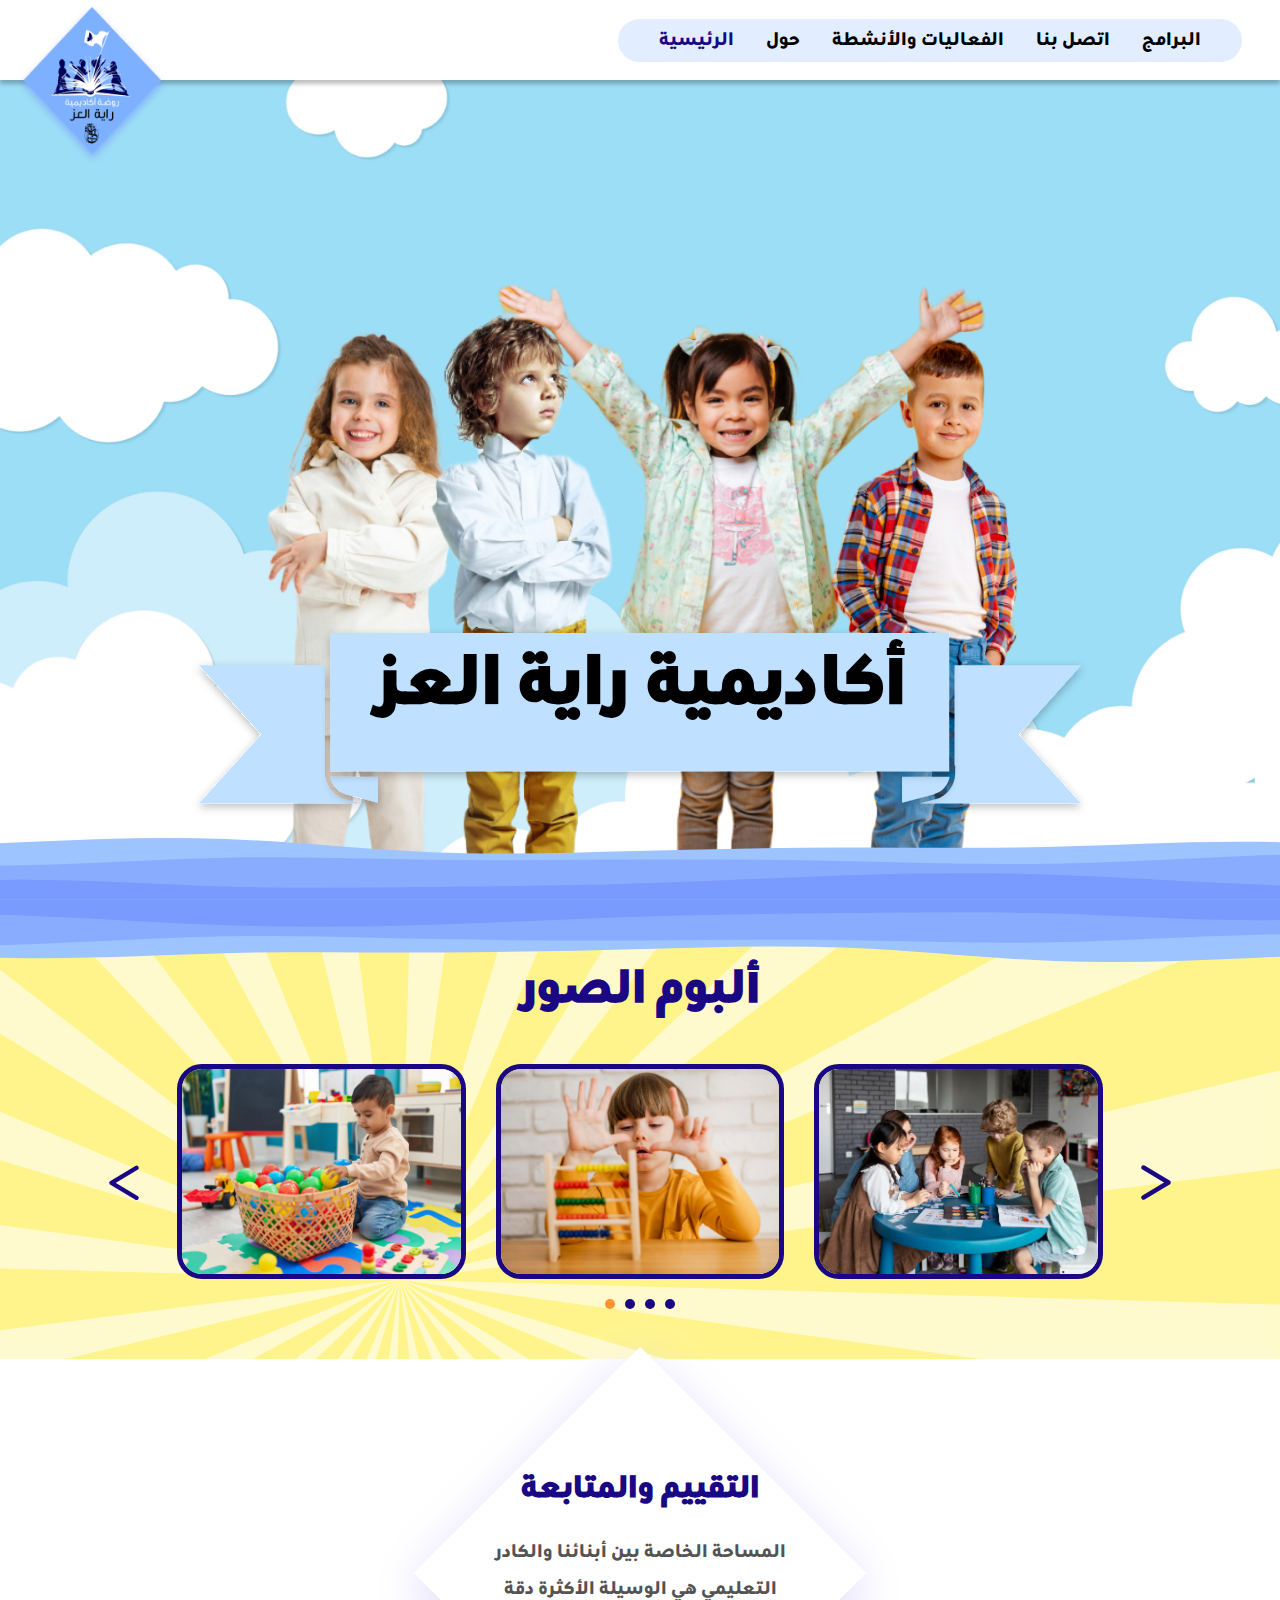
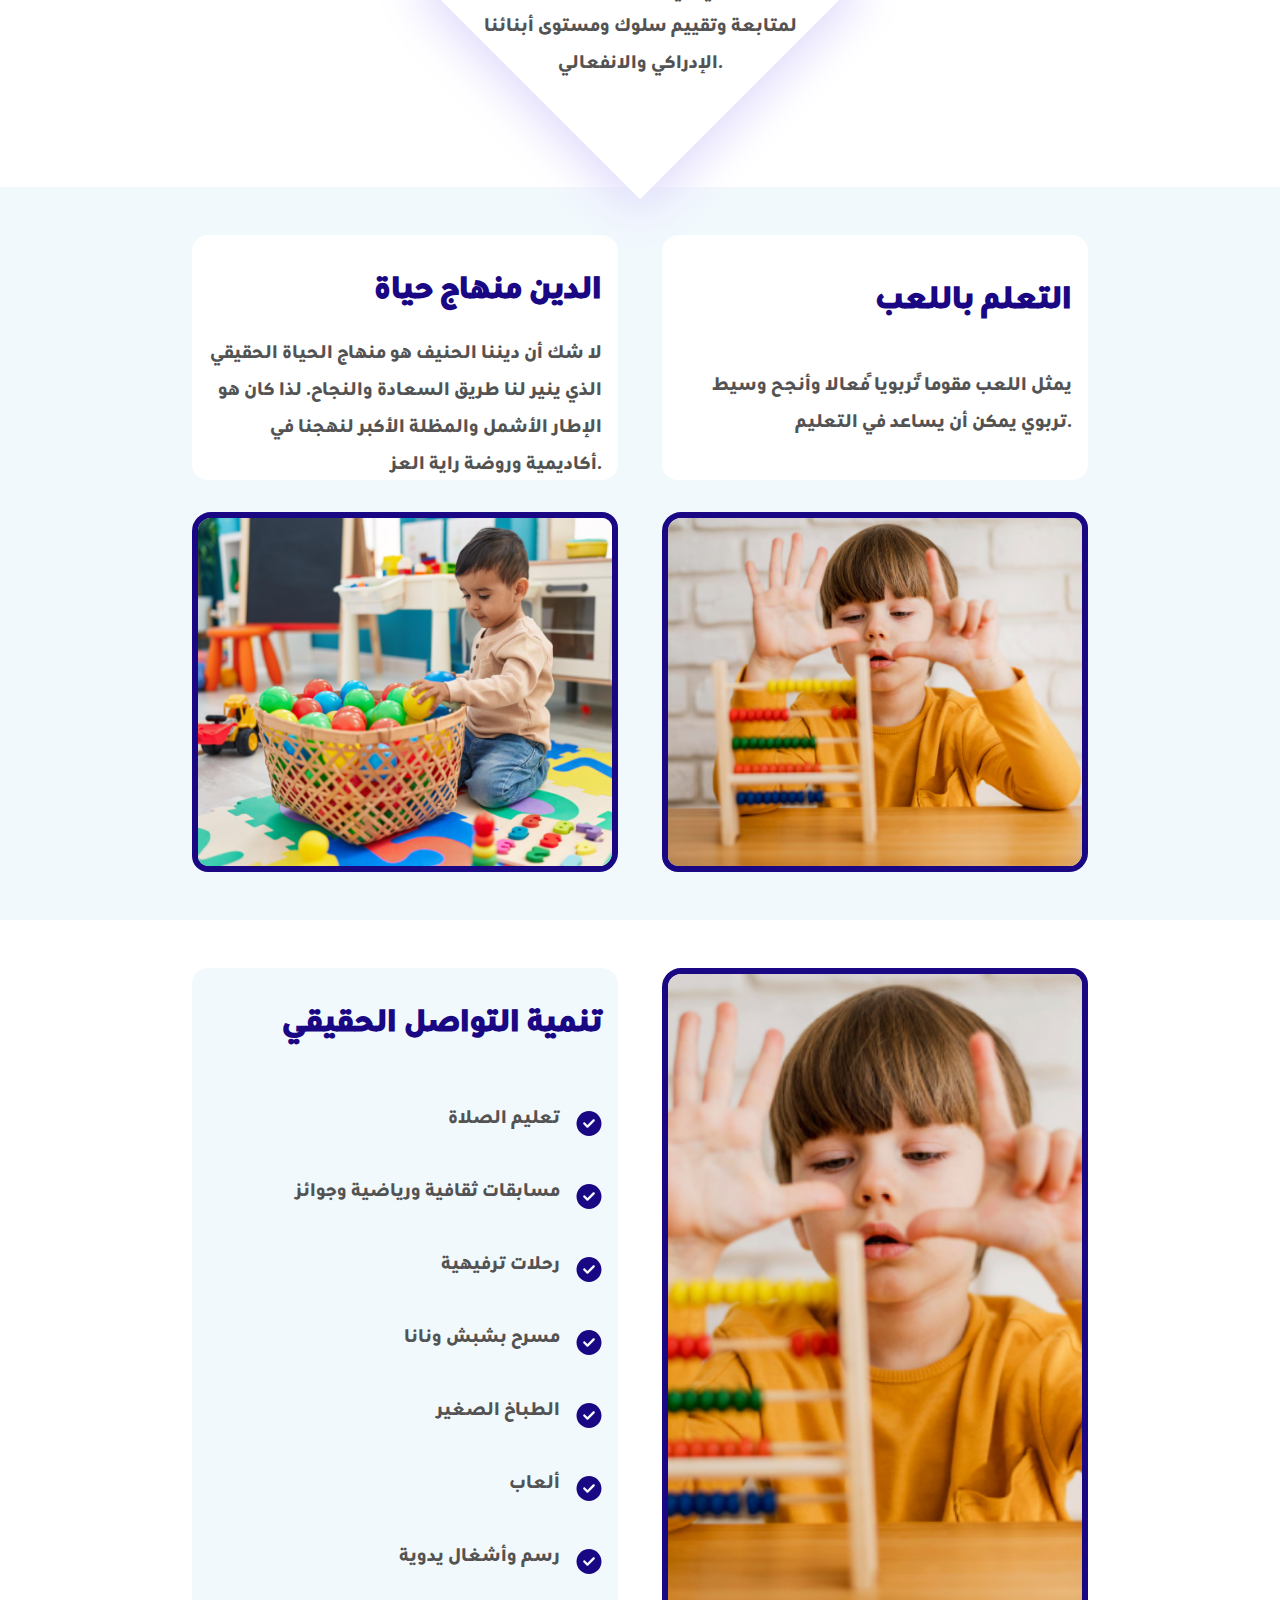
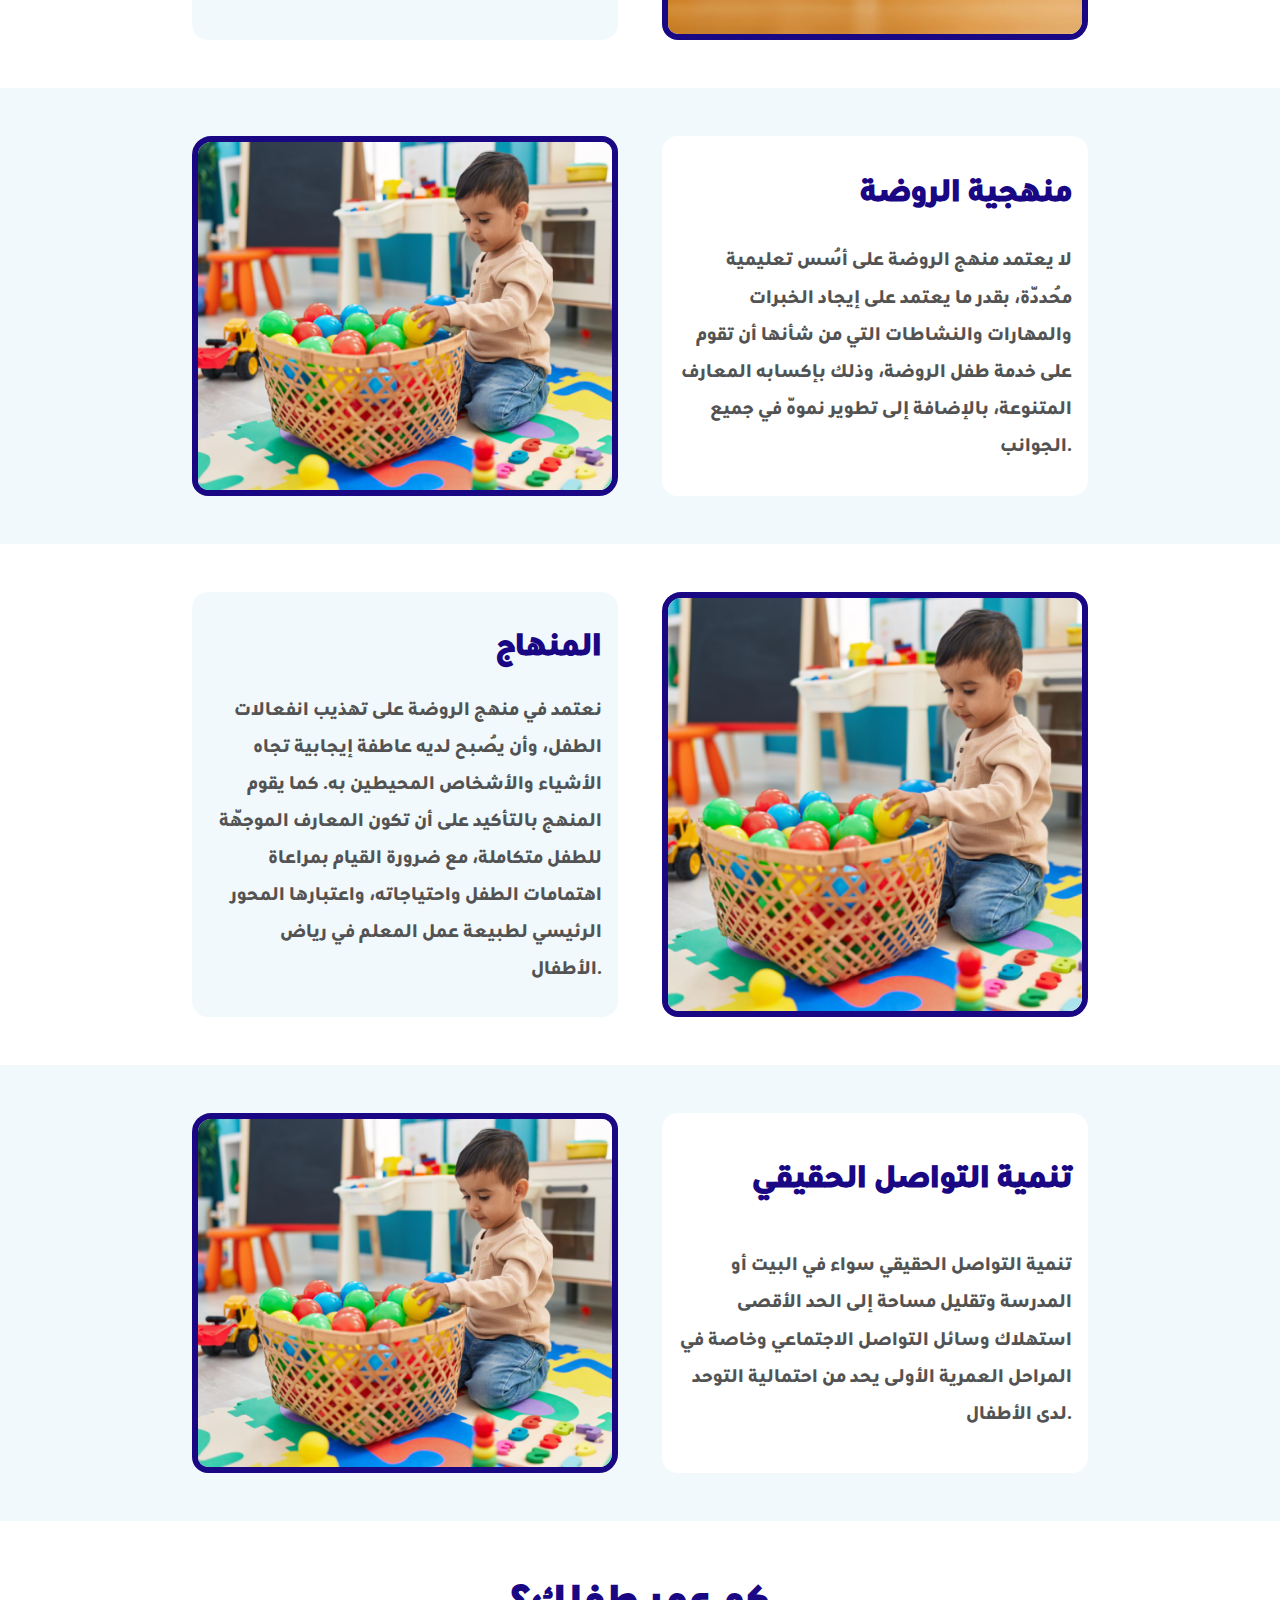
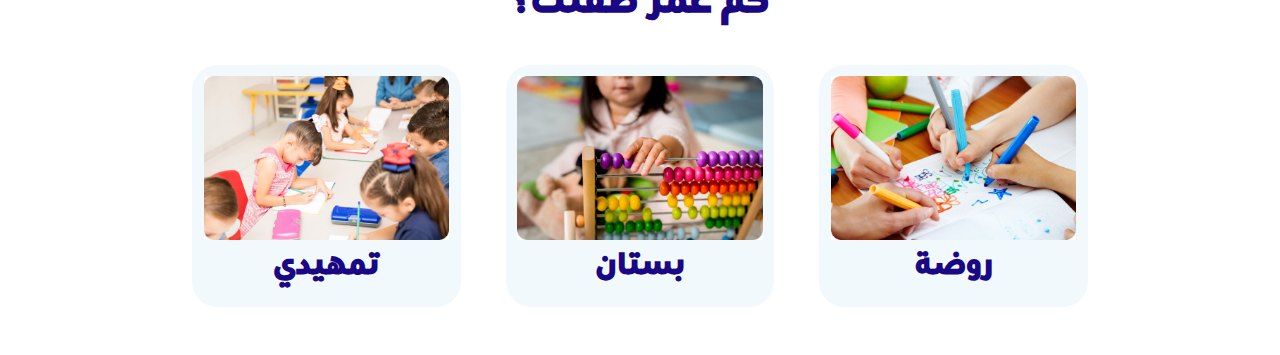
==== index.html @ 67518d8f "Add files via upload" ====
<!DOCTYPE html>
<html lang="en">
<head>
    <meta charset="UTF-8">
    <meta name="viewport" content="width=device-width, initial-scale=1.0, minimum-scale=1">
    <title>أكاديمية راية العز</title>
    <link rel="stylesheet" href="styles/style.css">

</head>
<body>
  

    <nav>
        <img src="images/logo.png" alt="logo" class="logo">

        <ul class="pages">
            <a href="#" class="page-link active-page">الرئيسية</a>
            <a href="#" class="page-link">حول</a>
            <a href="#" class="page-link">الفعاليات والأنشطة</a>
            <a href="#" class="page-link">اتصل بنا</a>
            <a href="#" class="page-link">البرامج</a>
        </ul>
        <button class="menu-btn">
          <img src="images//misc/menu.svg" alt="hamburger menu">
        </button>
    </nav>

    <header class="hero">
        <div class="hero-title-area">
            <img src="./images/misc/Kids.png" alt="kids" class="kids">

            <div class="hero-banner-area">
                <div>
                    <h1 class="hero-title">أكاديمية راية العز</h1>
                    <img src="./images//misc/banner.svg" alt="banner" class="banner">
                </div>

            </div>
        </div>

        <img src="images/misc/Wave.svg" class="wave">
    </header>

    <section class="gallery">
        <img src="images/misc/Wave.svg" class="wave upsidedown">
        <div class="sunrays"></div>

        <h1>ألبوم الصور</h1>

        <div class="carousel-area">
          <div class="carousel-container">
            <div class="carousel">
              <div class="slide">
                <img src="./images/photos/image1.png" alt="Image 1">
              </div>
              <div class="slide">
                <img src="./images/photos/image2.png" alt="Image 2">
              </div>
              <div class="slide">
                <img src="./images/photos/image3.png" alt="Image 3">
              </div>
              <div class="slide">
                <img src="./images/photos/image1.png" alt="Image 4">
              </div>
              <div class="slide">
                <img src="./images/photos/image2.png" alt="Image 2">
              </div>
              <div class="slide">
                <img src="./images/photos/image3.png" alt="Image 3">
              </div>
              <!-- Add more slide elements as needed -->
            </div>
          </div>
          <ul class="dot-indicator">
            <li class="active"></li>
            <li></li>
            <li></li>
            <li></li>
            <li class="hidden"></li>
            <li class="hidden"></li>
            <!-- Add more li elements as needed -->
          </ul>

          <button class="prev-button arrow prev"><img src="./images/misc/arrow left.svg" alt="back"></button>
          <button class="next-button arrow next"><img src="./images/misc/arrow right.svg" alt="next"></button>
        </div>
    </section>

    <main class="main">
      <section class="layout1">
        <div class="diamond content">
          <div>
            <h2>التقييم والمتابعة</h2>
            <p>المساحة الخاصة بين أبنائنا والكادر التعليمي هي الوسيلة الأكثرة دقة لمتابعة وتقيم سلوك ومستوى أبنائنا الإدراكي والانفعالي</p>
          </div>
        </div>
      </section>
      <section class="layout2 v2">
        
        <div class="text content">
          <h2>الدين منهاج حياة</h2>
          <p>لا شك أن ديننا الحنيف هو منهاج الحياة الحقيقي الذي ينير لنا طريق السعادة والنجاح. لذا كان هو الإطار الأشمل والمظلة الأكبر لنهجنا في أكاديمية وروضة راية العز.</p>
        </div>
        <img class="image" src="images/photos/image4.jpg">
    
        <div class="text content">
          <h2>التعلم باللعب</h2>
          <p>يمثل اللعب مقوماً تربوياً فعالا وأنجح وسيط تربوي يمكن أن يساعد في التعليم</p>
        </div>
        <img class="image" src="images/photos/image1.png">
      </section>
    
      <section class="layout3">
        <div class="text content">
          <h2>منهجية الروضة</h2>
          <p>لا يعتمد منهج الروضة على أُسس تعليمية مُحدّدة، بقدر ما يعتمد على إيجاد الخبرات والمهارات والنشاطات التي من شأنها أن تقوم على خدمة طفل الروضة، وذلك بإكسابه المعارف المتنوعة، بالإضافة إلى تطوير نموّه في جميع الجوانب</p>
        </div>
        <div class="image">
          <img src="images/photos/image2.png">
        </div>
      </section>
      <section class="layout4 v2">
        <div class="text content">
          <h2>المنهاج</h2>
          <p>نعتمد في منهج الروضة على تهذيب انفعالات الطفل، وأن يُصبح لديه عاطفة إيجابية تجاه الأشياء والأشخاص المحيطين به. كما يقوم المنهج بالتأكيد على أن تكون المعارف الموجّهة للطفل متكاملة، مع ضرورة القيام بمراعاة اهتمامات الطفل واحتياجاته، واعتبارها المحور الرئيسي لطبيعة عمل المعلم في رياض الأطفال</p>
        </div>
        <div class="image">
          <img src="images/photos/image3.png">
        </div>
      </section>
      <section class="layout3">
        <div class="text content">
          <h2>تنمية التواصل الحقيقي</h2>
          <p>تنمية التواصل الحقيقي سواء في البيت أو المدرسة وتقليل مساحة إلى الحد الأقصى  استهلاك وسائل التواصل الاجتماعي وخاصة في المراحل العمرية الأولى يحد من احتمالية التوحد لدى الأطفال.</p>
        </div>
        <div class="image">
          <img src="images/photos/image5.jpg">
        </div>
      </section>
    </main>

  <section class="layout5">
    <h1>كم عمر طفلك؟</h1>

    <div class="cards">
        <div class="card content">
            <img src="images/photos/image6.jpg">
            <h2>تمهيدي</h2>
        </div>
        <div class="card content">
            <img src="images/photos/image7.jpg">
            <h2>بستان</h2>
        </div>
        <div class="card content">
            <img src="images/photos/image8.jpg">
            <h2>روضة</h2>
        </div>
    </div>
  </section>
	  
  <script src="Menu.js"></script>
    <script src="home.js"></script>
</body>
</html>
---- styles/style.css ----
:root{
    --blue: #190784;
    --light-blue: #F2F9FD;

    --section-padding: 3rem 15%;

}
@font-face {
    font-family: arabic-heavy;
    src: url("../fonts/URW-Heavy.ttf");
}
@font-face {
    font-family: arabic-regular;
    src: url("../fonts/URW-Regular.ttf");
}

body{
    margin: 0;

}
*{
    box-sizing: border-box;
    font-family: 'arabic-heavy';
    text-align: right;
}


.wave{
    position: absolute;
    bottom: -1px;
    left: 0;
    width: 100%;
    height: 7vh;
    object-fit: cover;
}
.upsidedown{
    transform: rotate(180deg);
    top: -1px;
}
.text{
    border-radius: 1rem;
    display: flex;
    flex-direction: column;
    justify-content: space-around;
    padding: 1.8rem 1rem;
    gap: 1rem;

    min-height: 40vh;
}
.text > *{
    margin: 0;
}
.image{
    border-radius: 1.2rem 1rem;
    border: 6px solid #190784;
    object-fit: cover;
}

/* typography */

h1{
    color: var(--blue);
    font-size: 3rem;
    margin-top: 0;
}
h2{
    color: var(--blue);
    font-size: 2.25rem;
}
p, li > span{
    line-height: 193%;
    color: #535353;
    font-size: 1.375rem;
}

/* Navigation bar */

    nav{
        position: absolute;
        display: flex;
        align-items: center;
        justify-content: right;

        width: 100%;
        height: 5rem;
        padding: 0 3%;

        background: white;
        box-shadow: 0px 4px 4px 0px rgba(0, 0, 0, 0.25);

        z-index: 10;
    }
    .pages{
        display: flex;
        justify-content: space-between;
        gap: 2rem;

        width: fit-content;

        margin: 0;
        padding: 5px 41px;

        background: rgba(49, 130, 255, 0.14);
        border-radius: 100px;
        list-style: none;
    }
    .page-link{
        font-size: 1.2rem;
        text-decoration: none;
        color: black;
    }

    .logo{
        position: absolute;
        left: 0;
        top: 0;

        width: 11.5rem;
        aspect-ratio: 1/1;
    }


    .active-page{
        color: var(--blue);
    }

    .menu-btn{
        padding: 0;
        border: none;
        background: none;

        width: 35px;
        display: none;
    }
    .menu-btn > img{
        width: 100%;
    }

/* / Navigation bar */

/* Hero */

.hero{
    position: relative;
    display: flex;
    justify-content: center;
    align-items: end;

    width: 100%;
    height: 100vh;

    background: url(../images/misc/sky.png);

    background-size: cover;
}

.hero-title-area{
    position: relative;
    display: flex;
    justify-content: center;

    width: 100%;

    object-position: bottom;
    object-fit: cover;
}
.kids{
    width: 125vh;
}


.hero-banner-area{
    position: absolute;
    left: 50%;
    bottom: 10%;
    transform: translateX(-50%);
}
.hero-banner-area > div{
    position: relative;
    width: fit-content;
    display: flex;
    justify-content: center;
    align-items: center;
}
.banner{
    width: 100vh;
}
.hero-title{
    position: absolute;
    left: 50%;
    bottom: 30%;

    transform: translate(-50%, 30%);
    z-index: 6;

    color: black;
    font-size: 8vh;
    text-align: center;
    width: 80%;
}

/* end of hero */

/* gallery */

.gallery{
    position: relative;
    padding-top: 5vh;
    
    display: flex;
    flex-direction: column;
    align-items: center;

    background: #FFF48C;

    padding: 50px;
    
}

.carousel-area{
    position: relative;
    width: 90%;
    display: flex;
    justify-content: center;
    align-items: center;
    flex-direction: column;

    gap: 20px;
}

.carousel-container {
    position: relative;
    width: 90%;
    overflow: hidden;
}
  
.carousel {
    display: flex;
    transition: transform 0.5s ease-in-out;
}
  
.slide {
    flex: 0 0 33.33%; /* Adjust to control the number of images shown at once */
    max-width: 33.33%; /* Adjust to control the number of images shown at once */
    padding: 0 15px;

}
  
.slide img {
    width: 100%;
    height: 100%;
    object-fit: cover;

    border-radius: 25px;
    border: 5px solid var(--blue);
}
  
.dot-indicator {
    display: flex;
    list-style-type: none;
    padding: 0;
    margin: 0;
}
  
.dot-indicator li {
    width: 10px;
    height: 10px;
    border-radius: 50%;
    background-color: var(--blue);
    margin: 0 5px;
    cursor: pointer;
}
  
.dot-indicator li.active {
    background-color: #FF922E;
}

.arrow{
    background: none;
    border: none;
    padding: 0;
    cursor: pointer;
    position: absolute;

    z-index: 6;
    top: 50%;
    transform: translateY(-50%);

}
.arrow > img{
    transition: 0.2s ease;
    width: 30px;
}
.prev{
    left: 0;
}
.next{
    right: 0;
}

.gallery > *{
    z-index: 2;
}

.sunrays{
    background-image: url(../images/misc/sun-rays.svg);
    background-repeat: no-repeat;
    background-size: cover;
    opacity: 0.57;
    background-position-y: -100px;


    width: 100%;
    height: 100%;
    position: absolute;
    top: 0;
    left: 0;
    z-index: 1;
}

/* end of gallery */

/* LAYOUT 1 */

.layout1{
    display: flex;
    justify-content: center;
    padding: 6vh 0;
}
.diamond{
    background: #FFF;
    box-shadow: 10px 11px 50px 0px #DED9FC;
    aspect-ratio: 1/1;
    width: 25%;
    transform: rotate(45deg);
    display: flex;
    flex-direction: column;
    justify-content: center;
    align-items: center;

    
}
.diamond > div{
    transform: rotate(-45deg);
    display: flex;
    justify-content: space-around;
    align-items: center;
    flex-direction: column;

    width: 100%;
}

.diamond > div > *{
    text-align: center;
    width: 100%;
    margin: 0.5rem 0;
}

/* LAYOUT 2 */

.layout2{
    background: white;
    justify-content: space-between;

    gap: 5%;
    padding: var(--section-padding);
    display: grid;
    grid-template-columns: 1fr 1fr;
    grid-template-rows: 1fr;
}
.group{
    display: flex;
    flex-direction: column;

    flex: 1;
    gap: 2rem;
}
.layout2 .text{
    background: var(--light-blue);

    grid-row: 1;
    min-height: 0;
}
.layout2 .text > *{
    margin: 0;
}
.layout2 .image{
    height: 40vh;
    width: 100%;
    grid-row: 2;
}

/* LAYOUT 3 and 4 and 6 */

.layout3, .layout4, .layout6{
    display: grid;
    grid-template-columns: 1fr 1fr;
    grid-template-rows: min-content;
    gap: 5%;
    padding: var(--section-padding);
}
.layout3 > *, .layout4 > *, .layout6 > *{
    flex: 1;
}

.layout3 .image, .layout4 .image, .layout6 .image{
    position: relative;
    height: 100%;
    grid-row: 1;
    overflow: hidden;
}
.layout3 .image > img, .layout4 .image > img, .layout6 .image > img{
    position: absolute;
    top: 0;
    left: 0;
    width: 100%;
    height: 100%;
    object-fit: cover;
}

.layout3 .text, .layout4 .text, .layout6 .text{
    background: var(--light-blue);
    grid-column: 1;
    height: fit-content;
    grid-row: 1;
}

.layout3 .image {
    grid-column: 1;
}

.layout3 .text{
    grid-column: 2;
}

/* LAYOUT 4 */


.layout4 .image {
    grid-column: 2;
}

.layout4 .text{
    grid-column: 1;
}

/* LAYOUT 5 */

.layout5{
    display: flex;
    flex-direction: column;
    align-items: center;

    padding: var(--section-padding);
    background: white;
}
.layout5 > h1{
    font-size: 2.5rem;
}
.cards{
    display: flex;
    justify-content: space-between;
    gap: 5%;
    width: 100%;
}
.card{
    display: flex;
    flex-direction: column;
    align-items: center;
    gap: 0.5%;

    background: var(--light-blue);
    border-radius: 25px;

    padding: 1.3%;
    cursor: pointer;
}
.card > h2{
    margin: 0;
}
.card img{
    width: 100%;
}

.v2{
    background: var(--light-blue);
}
.v2 .content{
    background: white;
}

/* LAYOUT 6 */


.layout6 .image {
    grid-column: 2;
}

.layout6 .text{
    grid-column: 1;
}
.layout6 h2{
    margin-bottom: 2rem;
}
.list{
    list-style: none;
    margin: 0;
}
.list > li{
    display: flex;
    align-items: center;
    flex-direction: row-reverse;
    gap: 1rem;
    margin-bottom: 2.25rem;
}
.list > li > img{
    margin-top: 10px;
}


.hidden{
    display: none;
}

@media only screen and (max-width: 1478px){

    h2{
        font-size:2rem;
    }
    p, li > span{
        font-size: 1.2rem;
    }

}
@media only screen and (max-width: 1228px){

    h2{
        font-size: 1.6rem;
    }
    p, li > span{
        font-size: 1rem;
    }
}
@media only screen and (max-width: 1000px){

    :root{
        --section-padding: 3rem 15%;
    }
    .wave{
        height: 4vh;
    }
    .text{
        min-height: 0;
    }
    .image{
        min-height: 0;
        height: 100%;
    }

    /* TEXT */
    .gallery > h1, .layout5 > h1{
        font-size: 2.6rem;
    }
    h2{
        font-size: 2rem;
    }
    p, li > span{
        font-size: 1.4rem;
    }
    .hero-title{
        font-size: 7.5vw;
    }
    *{
        font-family: "arabic-regular";
    }
    
    /* NAVBAR */
    .pages{
        width: 0;
        height: 100vh;

        position: fixed;
        top: 0;
        right: 0;

        background: #b1bac9dc;
        backdrop-filter: blur( 5px);

        border-radius: 0;
        display: none;

        flex-direction: column;
        justify-content: space-around;

        overflow: hidden;

        padding: 0;
    }
    .logo{
        width: 10rem;
        top: 0.7rem;
    }
    .menu-btn{
        position: fixed;

        display: block;

    }

    .pages.open{
        display: flex;
        animation: openMenu 0.3s ease;
        width: 100%;
    }
    .page-link{
        font-family: 'arabic-heavy';
        font-size: 2rem;
        text-align: center;
    }

    @keyframes openMenu {
        0%{
            width: 0;
        }100%{
            width: 100%;
        }
    }

    /* Hero */
    .hero{
        height: fit-content;
        padding-top: 10vh;
    }
    .kids{
        width: 100%;
    }
    .banner{
        width: 95vw;
    }
    
    /* GALLERY */
    .gallery{
        padding: 40px 0;
    }
    .slide {
        flex: 0 0 100%; /* Adjust to control the number of images shown at once */
        max-width: none;
    }
    .arrow > img{
        width: 40px;
    }
    .carousel-container{
        width: 80%;
    }

    /* Layout 1 */

    .diamond{
        width: 45%;
    }
    
    /* Layout 2 */
    .layout2{
        grid-template-columns: 1fr;
        grid-template-rows: 1fr 1fr 1fr 1fr;

        gap: 2vh;
    }
    .layout2 > *:nth-child(1){
        grid-row: 1;    
        grid-column: 1;
    }
    .layout2 > *:nth-child(2){
        grid-row: 2;
        grid-column: 1;
    }
    .layout2 > *:nth-child(3){
        grid-row: 3;
        grid-column: 1;
    }
    .layout2 > *:nth-child(4){
        grid-row: 4;
        grid-column: 1;
    }

    .layout2 > .image{
        min-height: 0;
    }

    /* layout3 */
    .layout3, .layout6, .layout4{
        grid-template-columns: 1fr;
        grid-template-rows: 1fr 1fr;
    }
    .layout3 > *:nth-child(2), .layout6 > *:nth-child(2), .layout4 > *:nth-child(2){
        grid-row: 2;
        grid-column: 1;
    }
    .layout3 .text, .layout6 .text, .layout4 .text{
        grid-column: 1;
    }

    /* How old is ur child */
    .layout5{
        padding-top: 30px;
    }
    .cards{
        gap: 5px;
    }
    .card > img{
        width: 100%;
    }
    .card{
        padding: 10px;
        border-radius: 10px;
    }
}
@media only screen and (max-width: 600px){

    :root{
        --section-padding: 3rem 5%;
    }
    .text{
        min-height: 0;
    }
    .image{
        min-height: 0;
        height: 100%;
    }

    /* TEXT */
    .gallery > h1, .layout5 > h1{
        font-size: 1.8rem;
    }
    h2{
        font-size: 1.4rem;
    }
    p, li > span{
        font-size: 1rem;
    }
    .hero-title{
        font-size: 7.5vw;
    }
    *{
        font-family: "arabic-regular";
    }

    .diamond{
        width: 70%;
    }
}
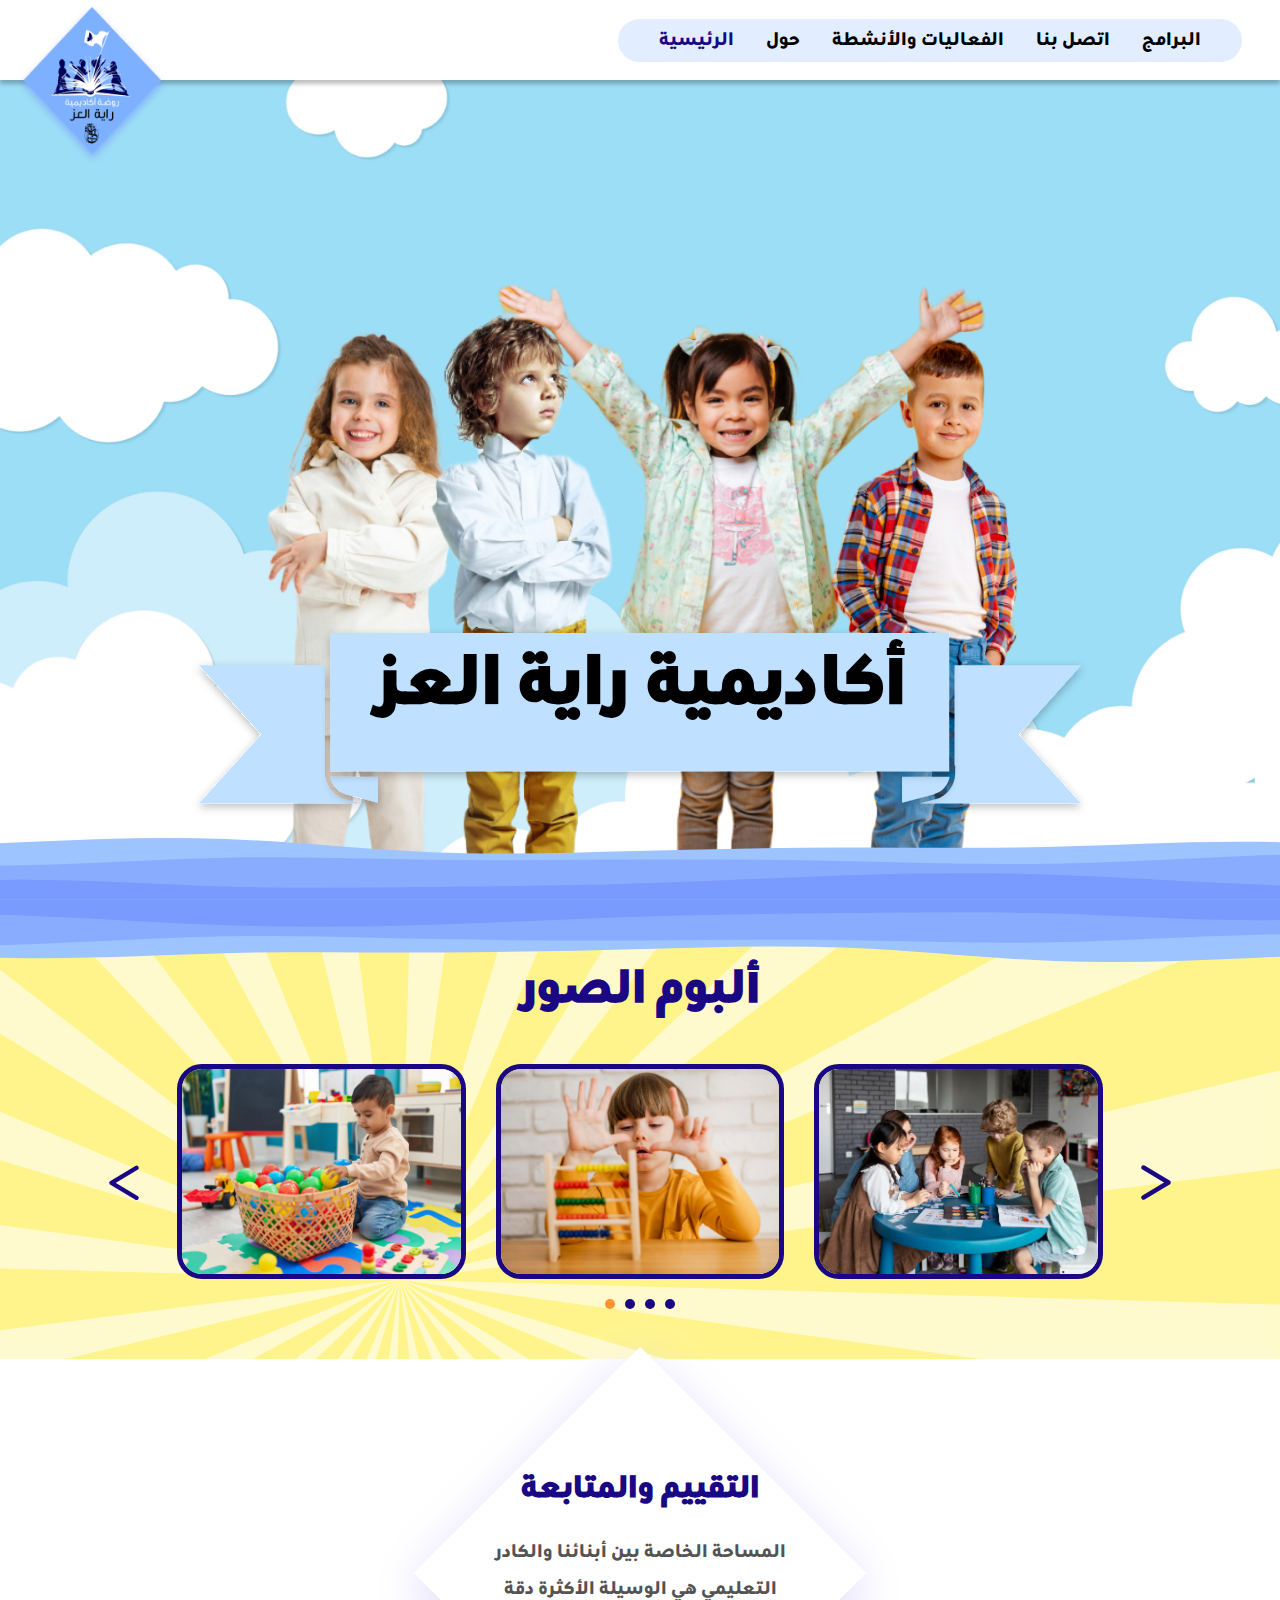
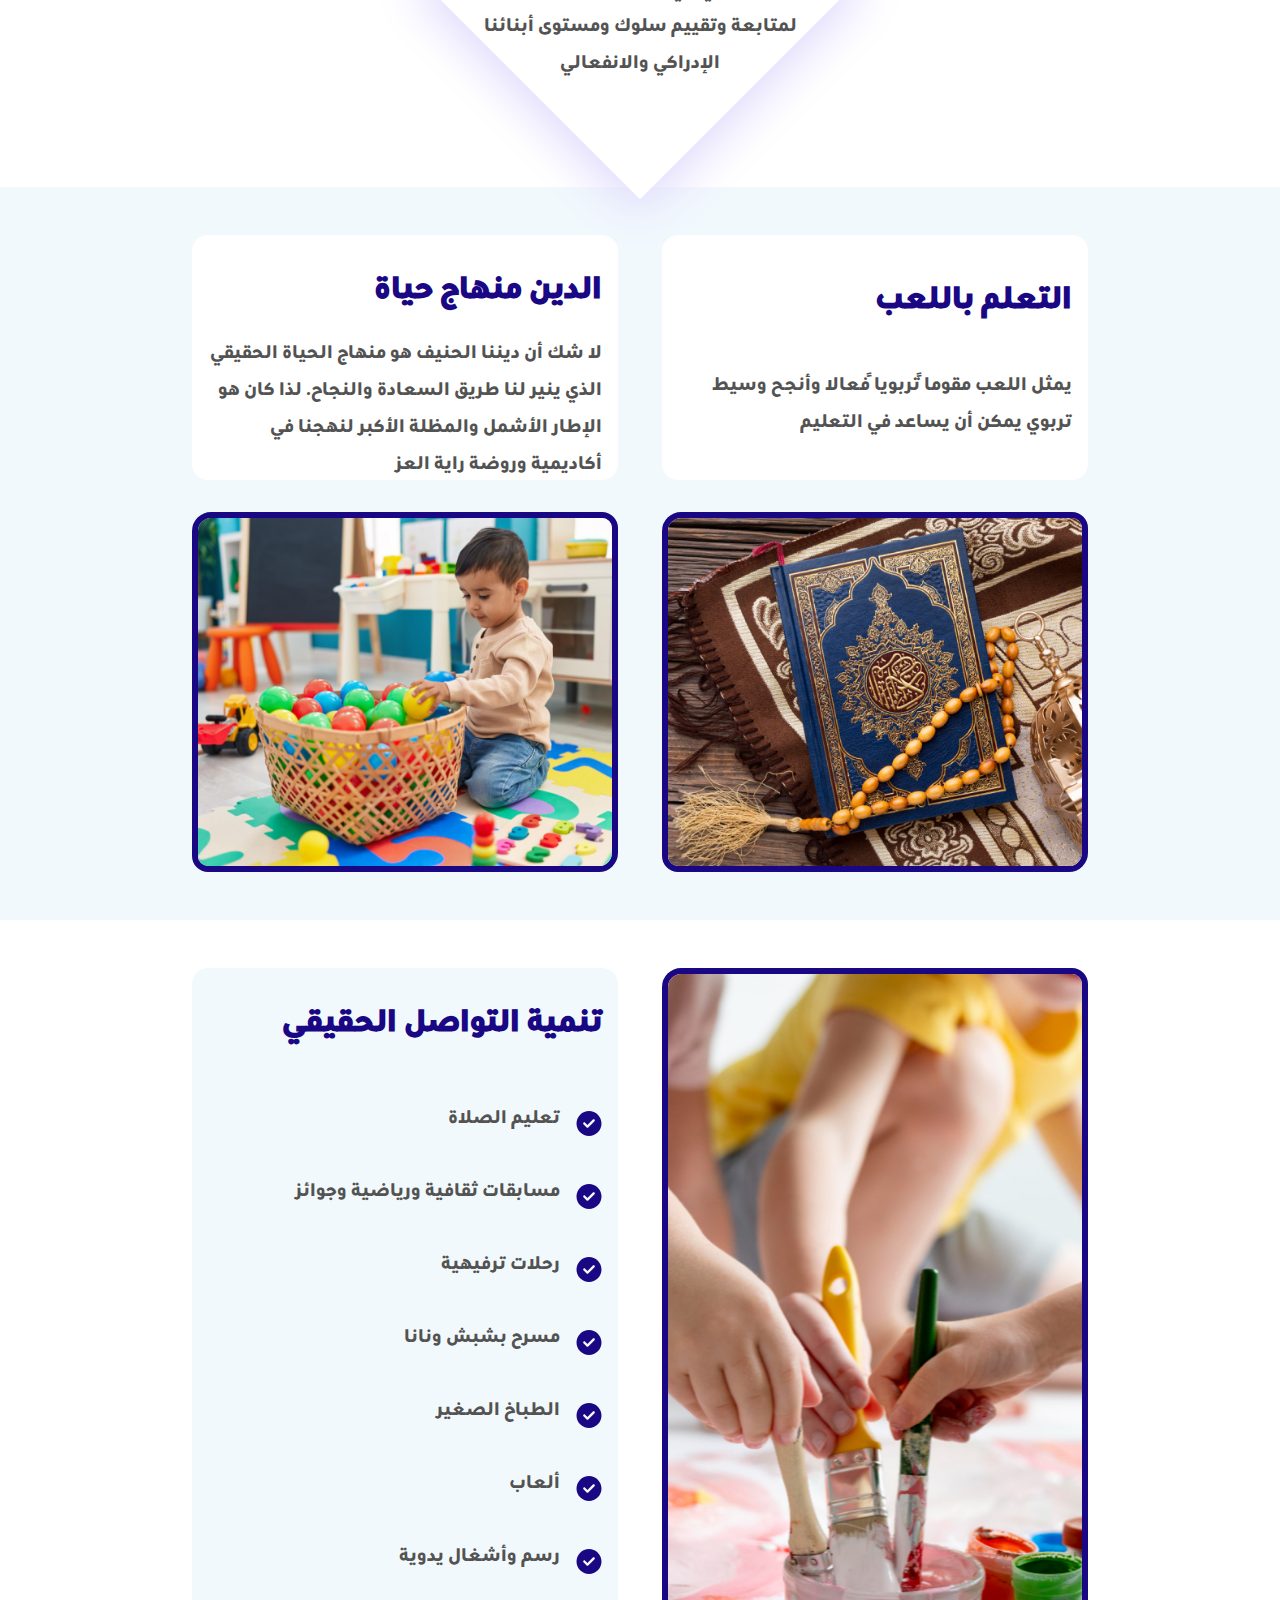
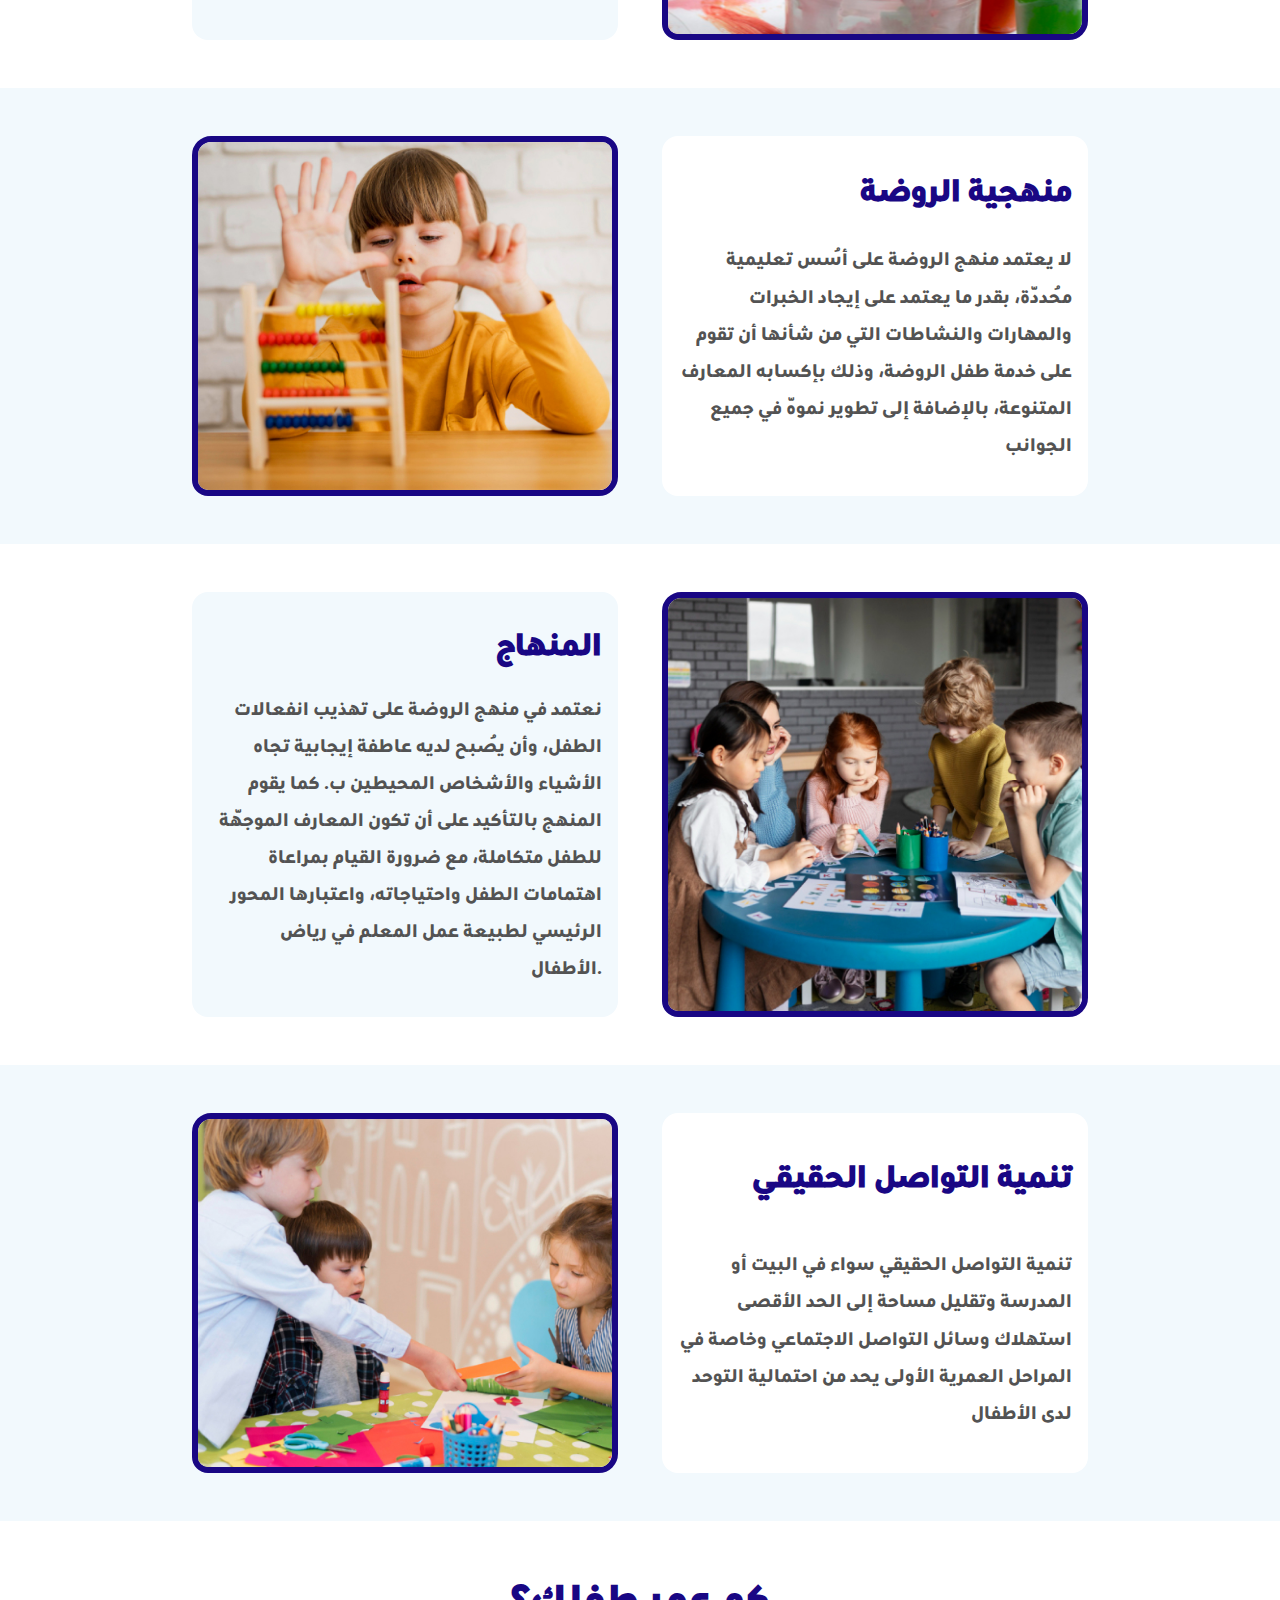
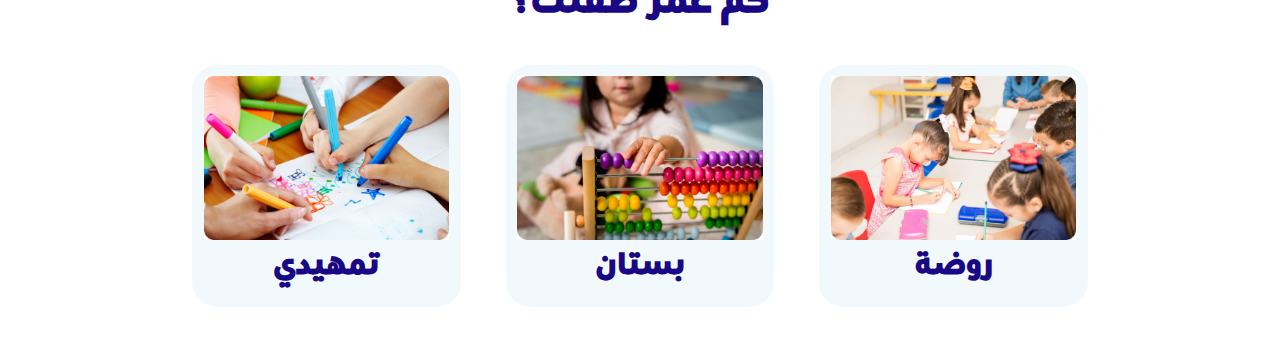
==== commit a016b03e: "Add files via upload" ====
--- a/index.html
+++ b/index.html
@@ -144,15 +144,15 @@
 
     <div class="cards">
         <div class="card content">
-            <img src="images/photos/image6.jpg">
+            <img src="images/photos/image8.jpg">
             <h2>تمهيدي</h2>
         </div>
         <div class="card content">
-            <img src="images/photos/image7.jpg">
+            <img src="images/photos/image9.jpg">
             <h2>بستان</h2>
         </div>
         <div class="card content">
-            <img src="images/photos/image8.jpg">
+            <img src="images/photos/image10.jpg">
             <h2>روضة</h2>
         </div>
     </div>
--- a/styles/style.css
+++ b/styles/style.css
@@ -17,7 +17,8 @@
 
 body{
     margin: 0;
-
+    overflow-x: hidden;
+    width: 100vw;
 }
 *{
     box-sizing: border-box;
@@ -595,7 +596,7 @@
 
         overflow: hidden;
 
-        padding: 0;
+        padding: 10vh 0;
     }
     .logo{
         width: 10rem;
@@ -626,6 +627,13 @@
             width: 100%;
         }
     }
+    @keyframes closeMenu {
+        0%{
+            width: 100%;
+        }100%{
+            width: 0;
+        }
+    }
 
     /* Hero */
     .hero{
@@ -734,10 +742,10 @@
         font-size: 1.8rem;
     }
     h2{
-        font-size: 1.4rem;
+        font-size: 1.6rem;
     }
     p, li > span{
-        font-size: 1rem;
+        font-size: 1.3rem;
     }
     .hero-title{
         font-size: 7.5vw;
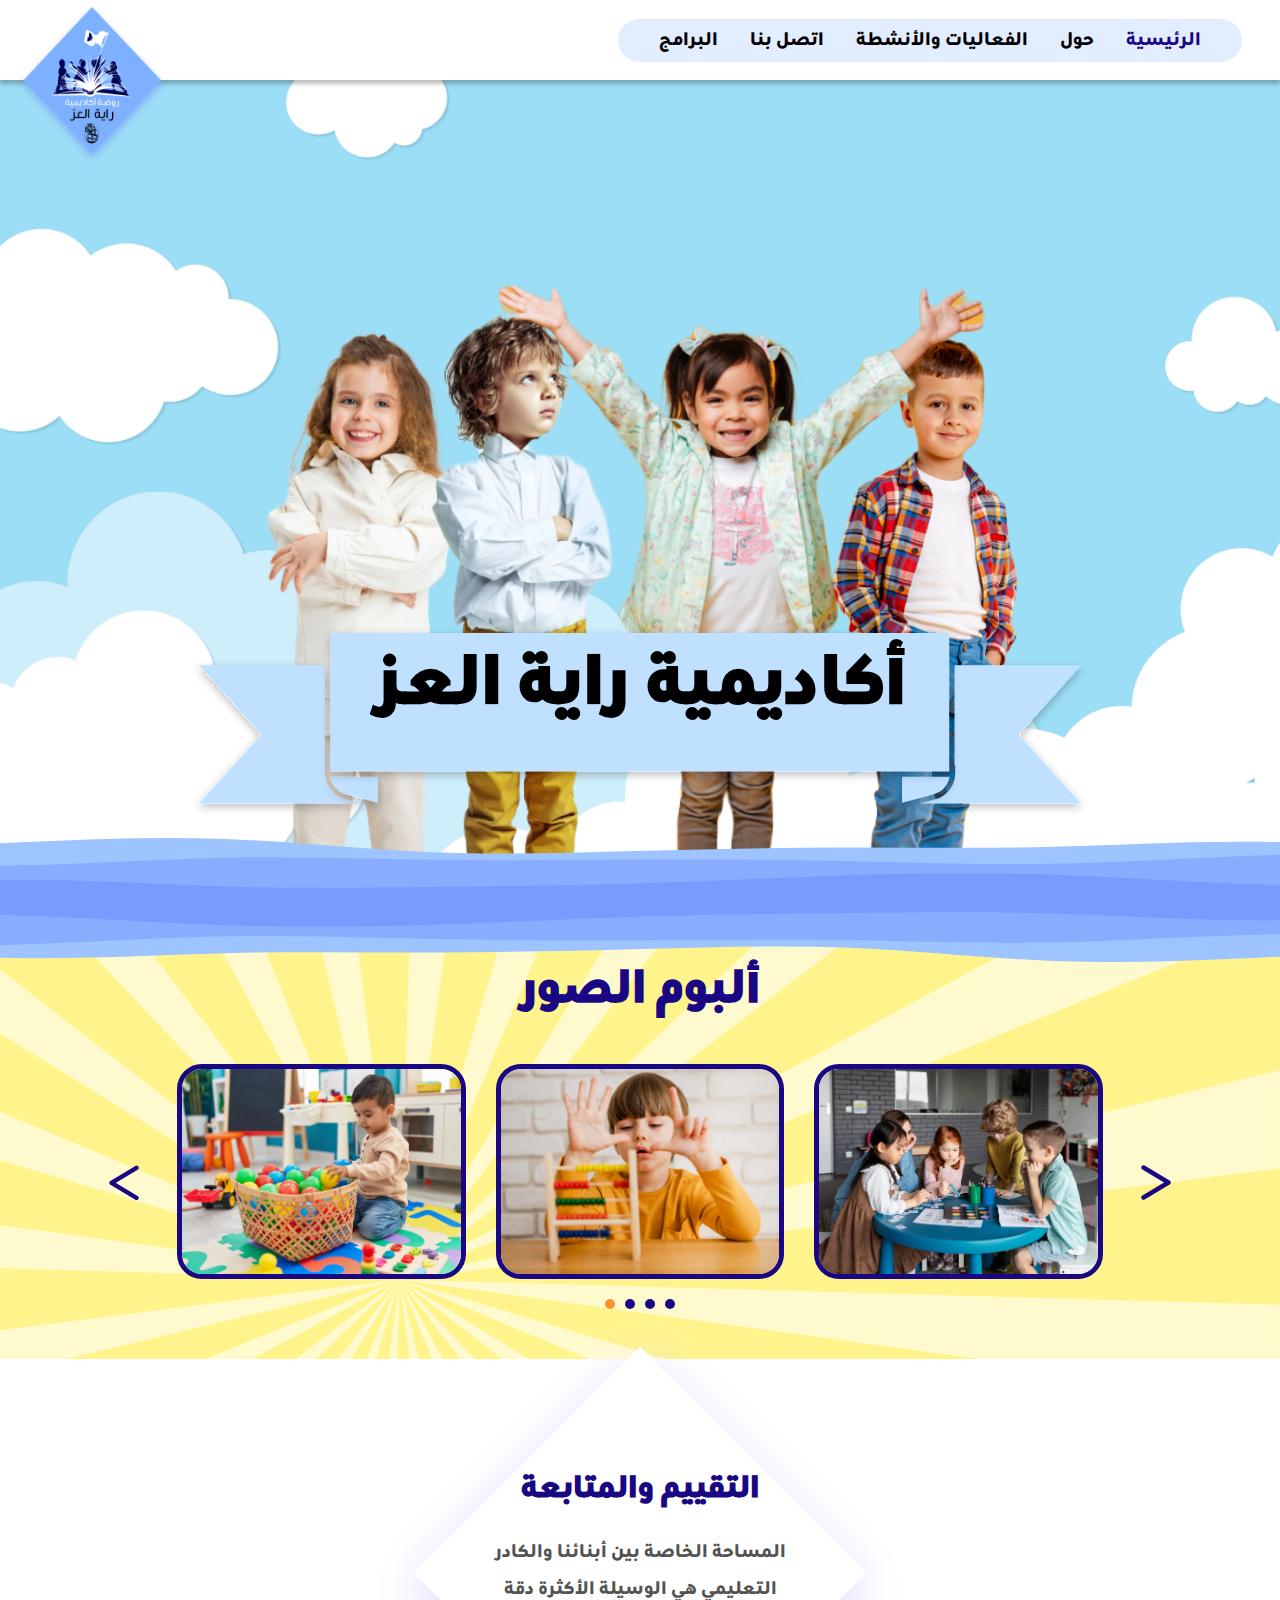
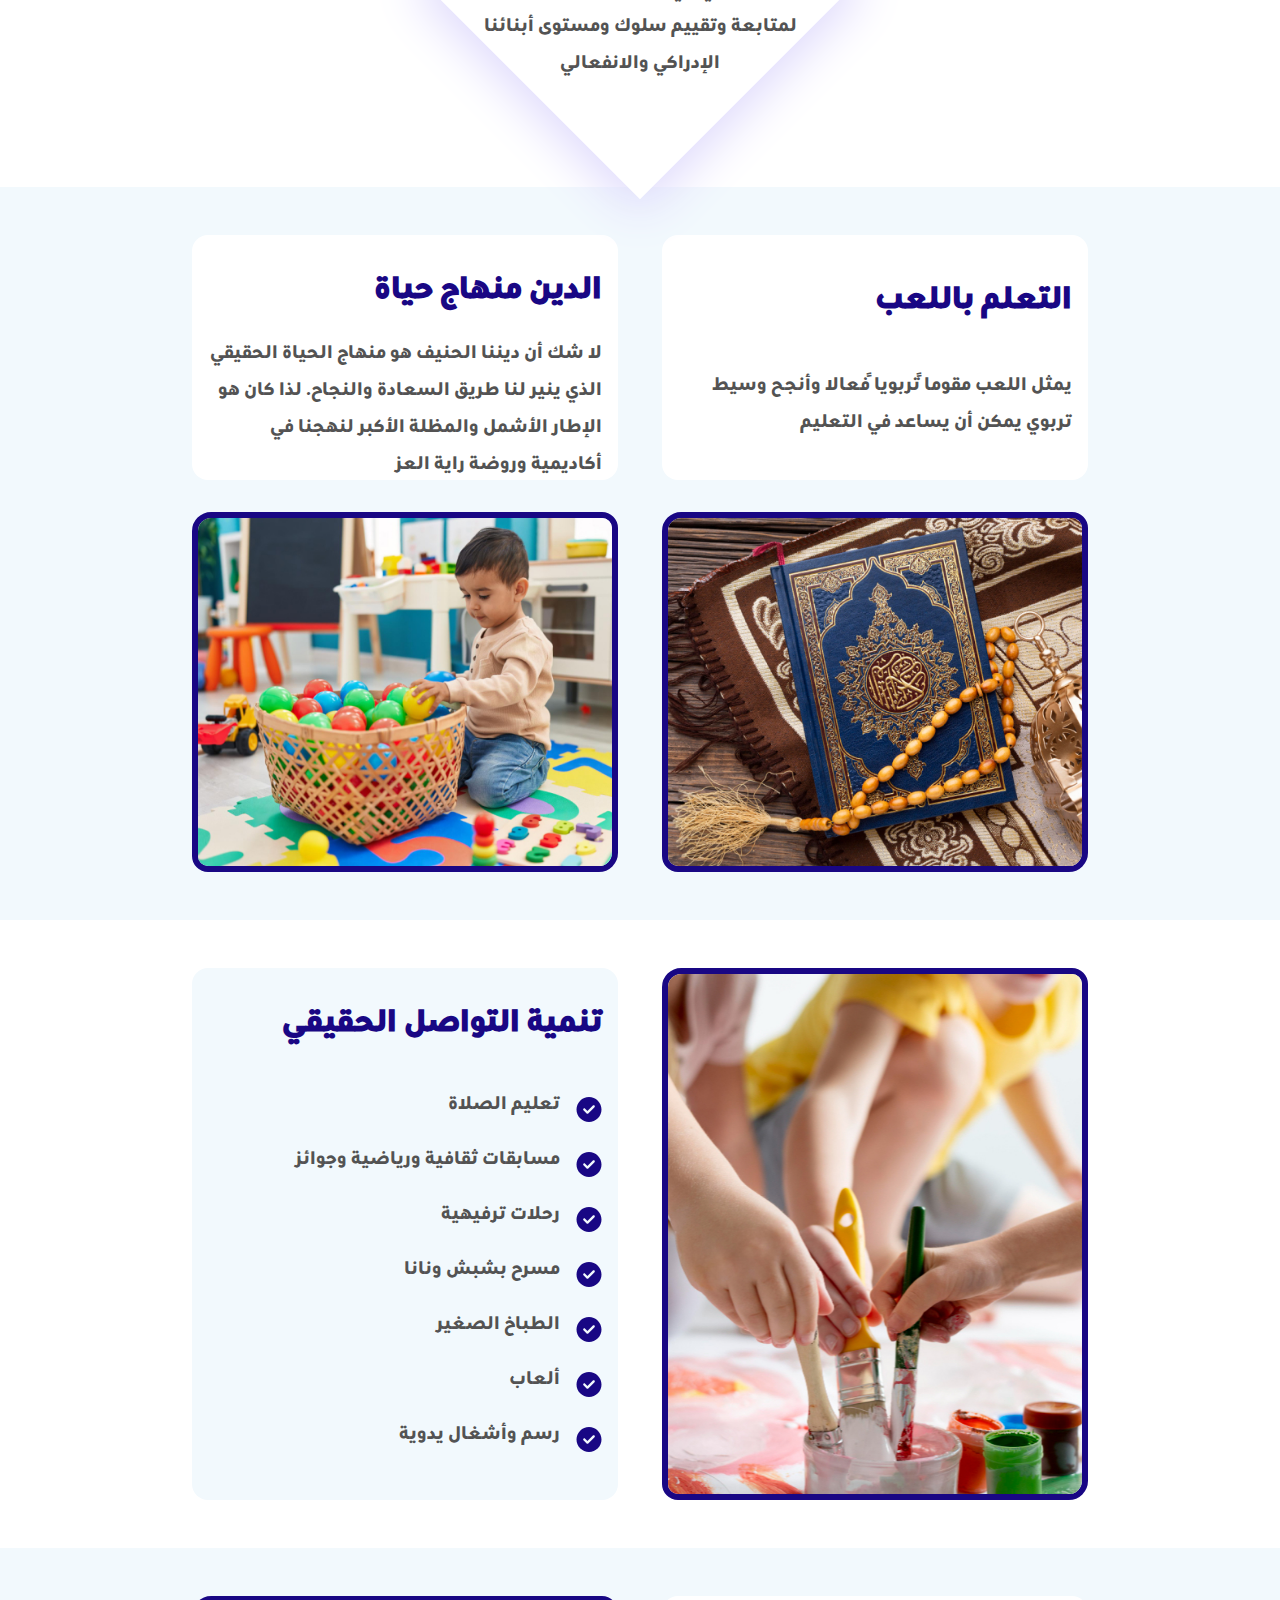
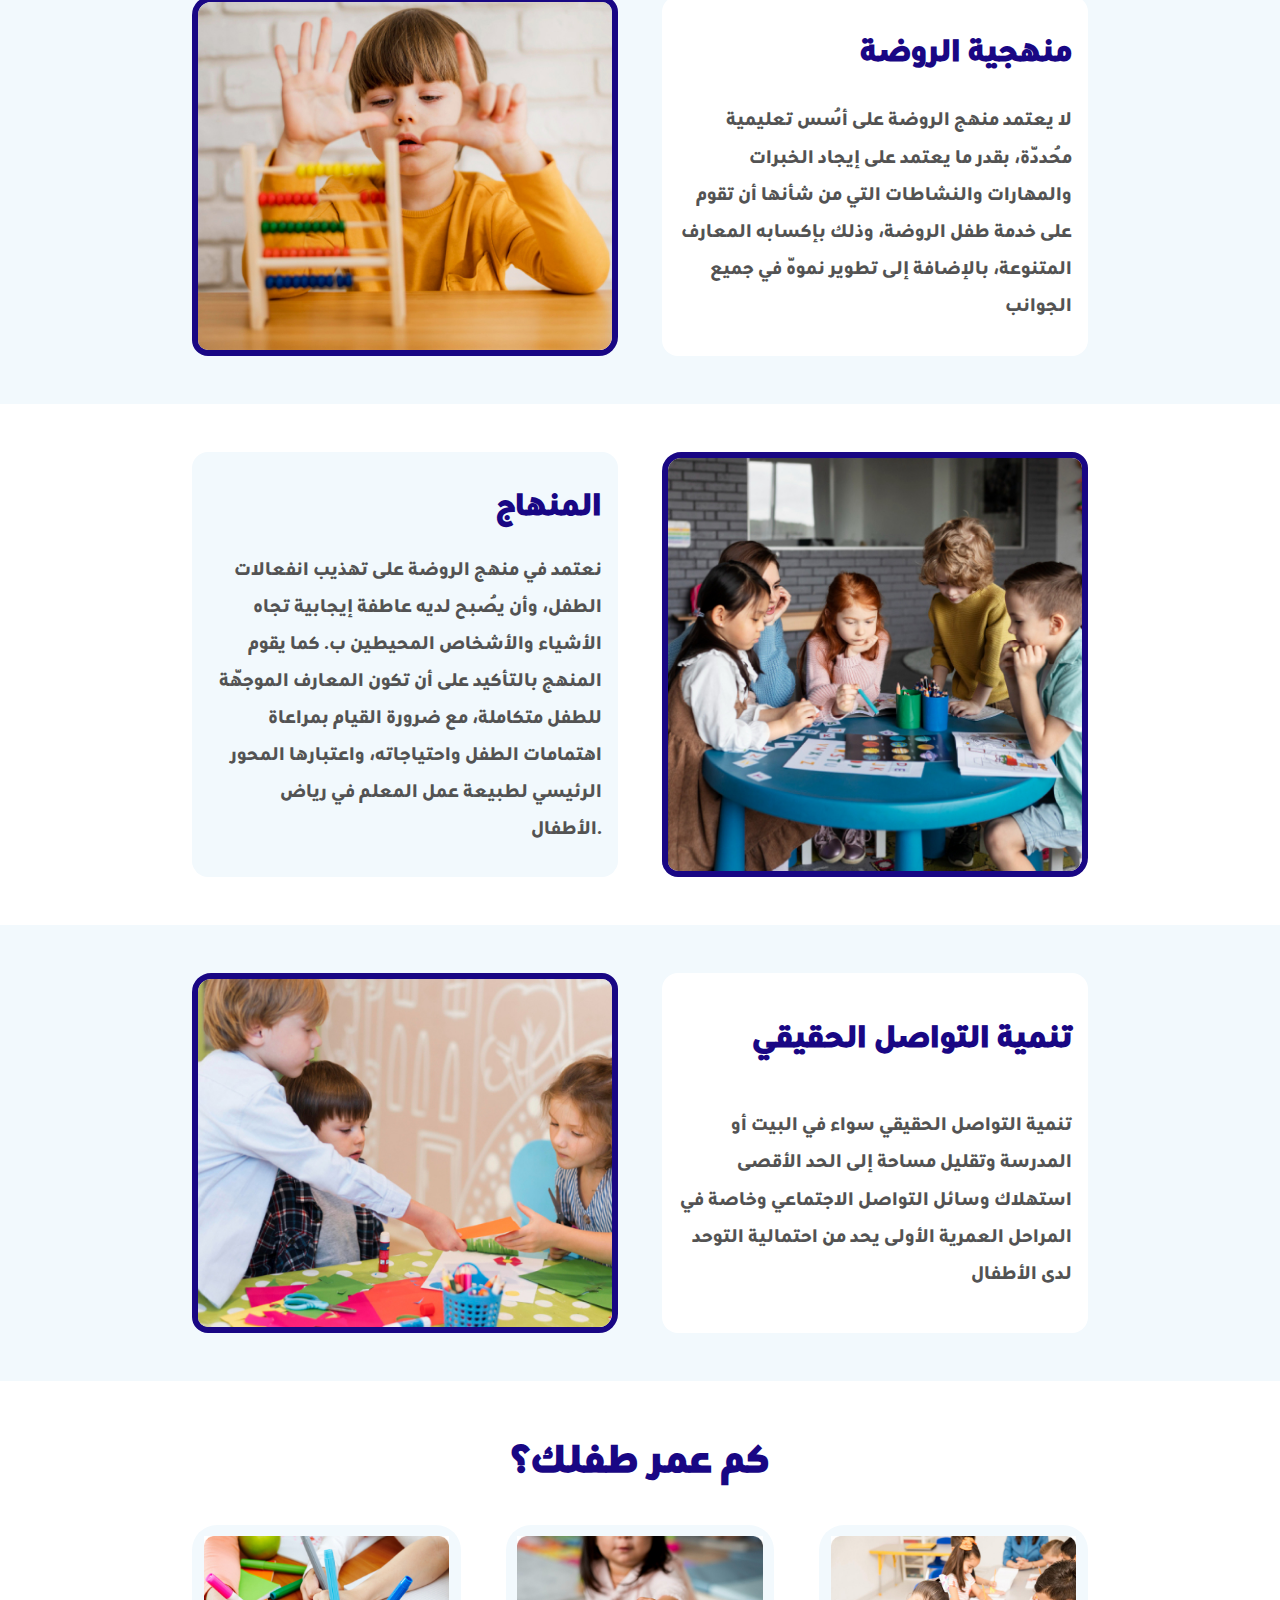
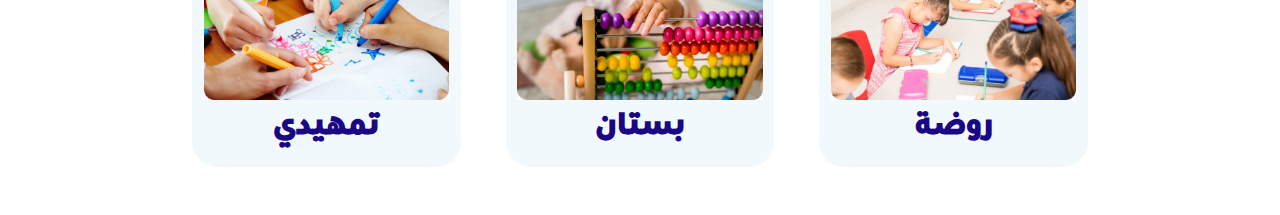
==== commit 4696a2a6: "Add files via upload" ====
--- a/index.html
+++ b/index.html
@@ -15,7 +15,7 @@
 
         <ul class="pages">
             <a href="#" class="page-link active-page">الرئيسية</a>
-            <a href="#" class="page-link">حول</a>
+            <a href="about.html" class="page-link">حول</a>
             <a href="#" class="page-link">الفعاليات والأنشطة</a>
             <a href="#" class="page-link">اتصل بنا</a>
             <a href="#" class="page-link">البرامج</a>
@@ -158,7 +158,8 @@
     </div>
   </section>
 	  
-  <script src="Menu.js"></script>
-    <script src="home.js"></script>
+  <script src="Js/home.js"></script>
+  <script src="Js/Menu.js"></script>
+  <script src="Js/Carousel.js"></script>
 </body>
 </html>--- a/styles/style.css
+++ b/styles/style.css
@@ -4,7 +4,7 @@
     --light-blue: #F2F9FD;
 
     --section-padding: 3rem 15%;
-
+    --section-padding-high: 4rem 13.5rem;
 }
 @font-face {
     font-family: arabic-heavy;
@@ -94,6 +94,7 @@
     }
     .pages{
         display: flex;
+        flex-direction: row-reverse;
         justify-content: space-between;
         gap: 2rem;
 
@@ -501,22 +502,64 @@
 .layout6 .text{
     grid-column: 1;
 }
-.layout6 h2{
-    margin-bottom: 2rem;
-}
+
 .list{
     list-style: none;
     margin: 0;
+    padding: 0;
 }
 .list > li{
     display: flex;
     align-items: center;
     flex-direction: row-reverse;
     gap: 1rem;
-    margin-bottom: 2.25rem;
+    margin-bottom: 1.125rem;
+    margin-top: 1.125rem;
 }
 .list > li > img{
     margin-top: 10px;
+}
+
+/* ABOUT PAGE ABOUT PAGE ABOUT PAGE ABOUT PAGE ABOUT PAGE ABOUT PAGE ABOUT PAGE ABOUT PAGE ABOUT PAGE */
+
+.about-title{
+    padding-top: 100px;
+    text-align: center;
+}
+.about-title2{
+    padding-top: 50px;
+    text-align: center;
+}
+
+.layout7{
+    padding: var(--section-padding-high);
+}
+
+.layout8{
+    padding: var(--section-padding-high);
+    padding-top: 0;
+    padding-bottom: 0;
+    height: fit-content;
+}
+.map-section{
+    display: flex;
+    justify-content: center;
+    align-items: center;
+}
+.map{
+    padding: 2vw;
+    background: var(--light-blue);
+    border-radius: 1.25rem;
+    width: 75%;
+    aspect-ratio: 16/9;
+}
+.map > iframe{
+    width: 100%;
+    height: 100%;
+    border-radius: 0.8rem;
+}
+.subtitle{
+    text-align: center;
 }
 
 
@@ -757,4 +800,5 @@
     .diamond{
         width: 70%;
     }
-}+}
+
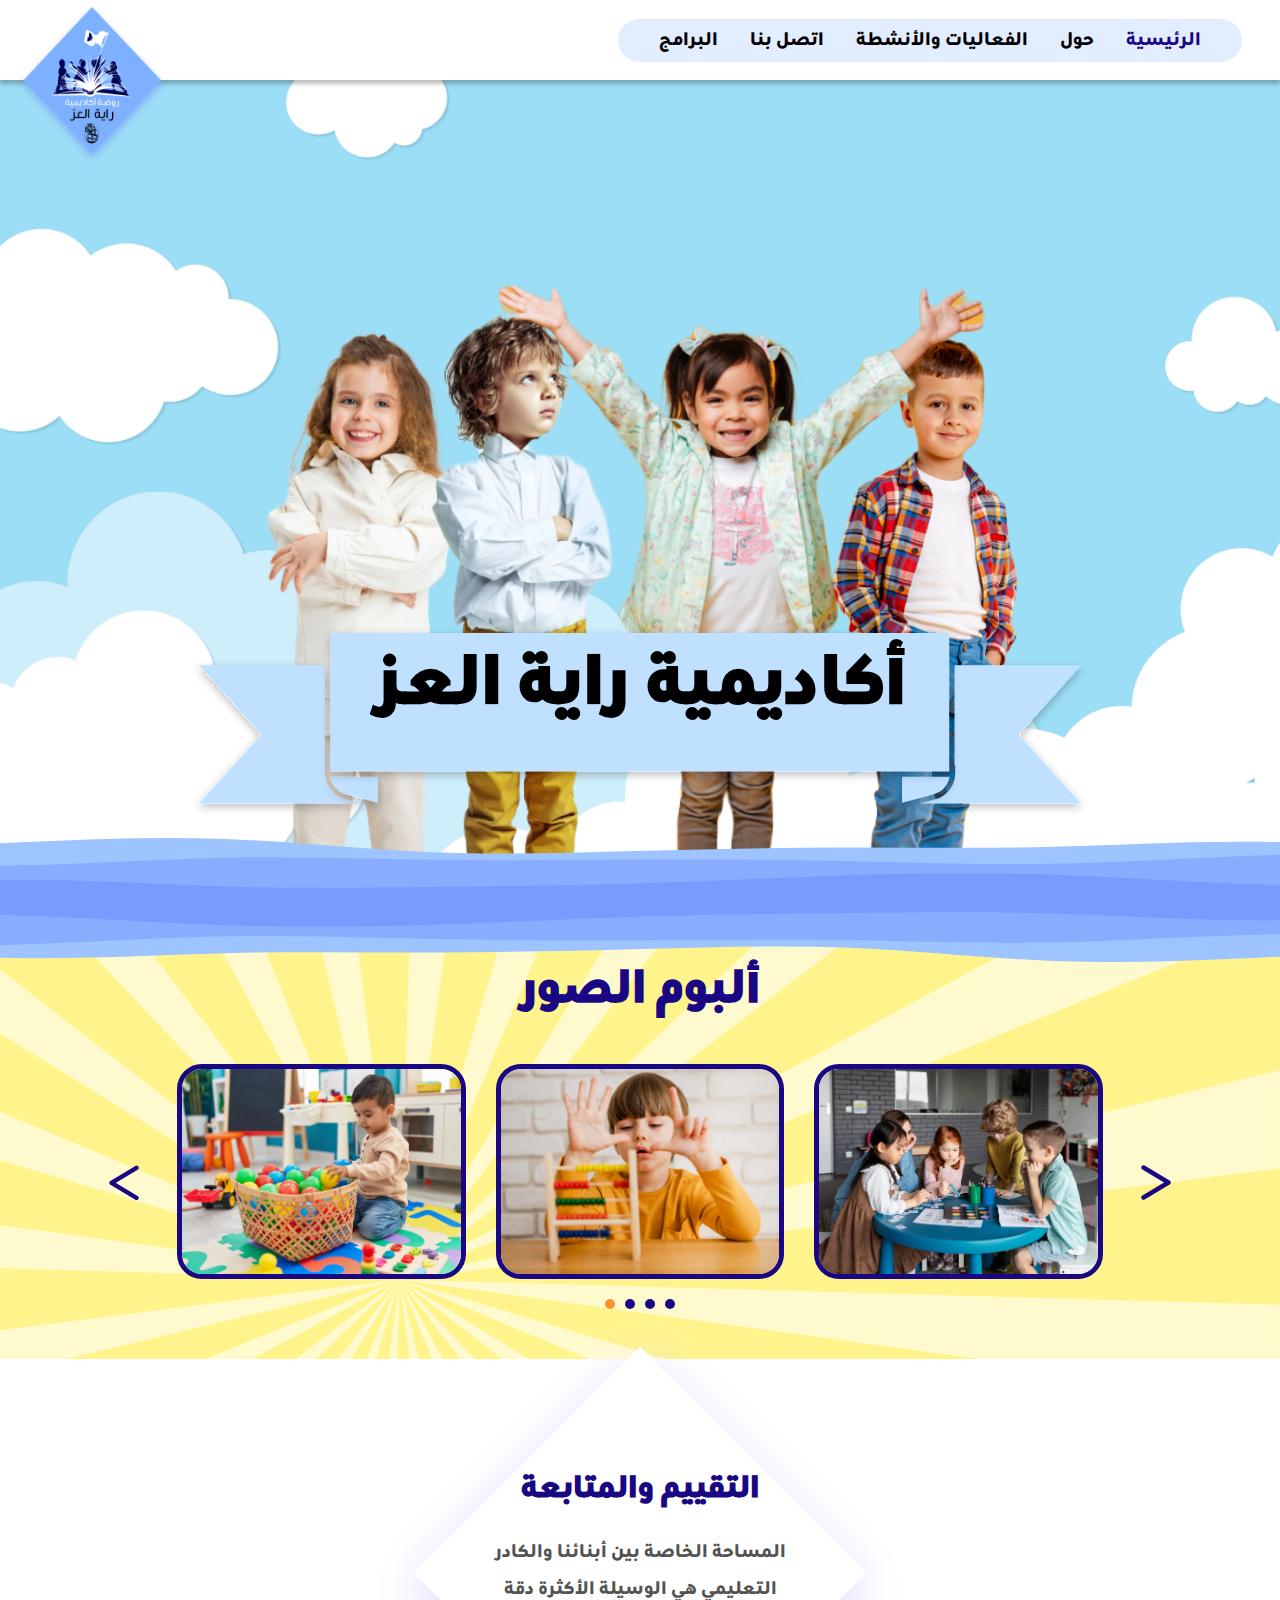
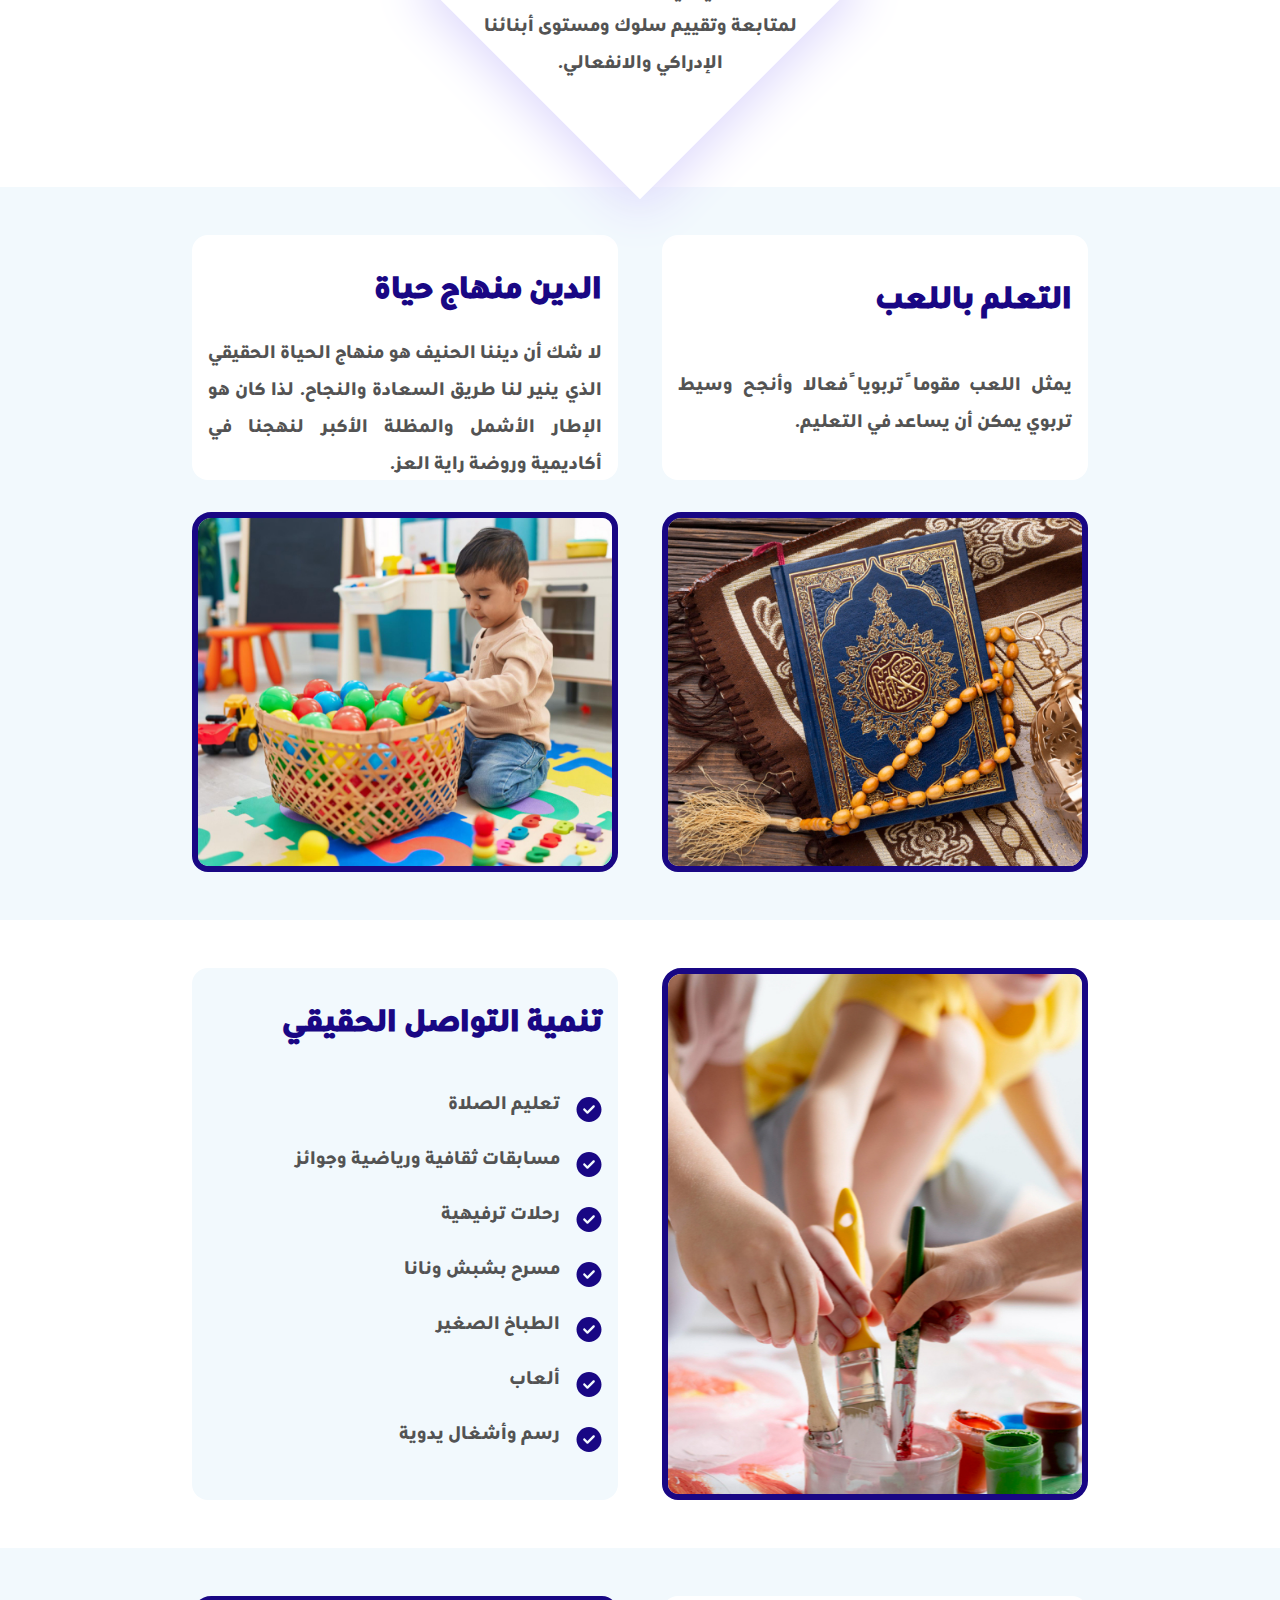
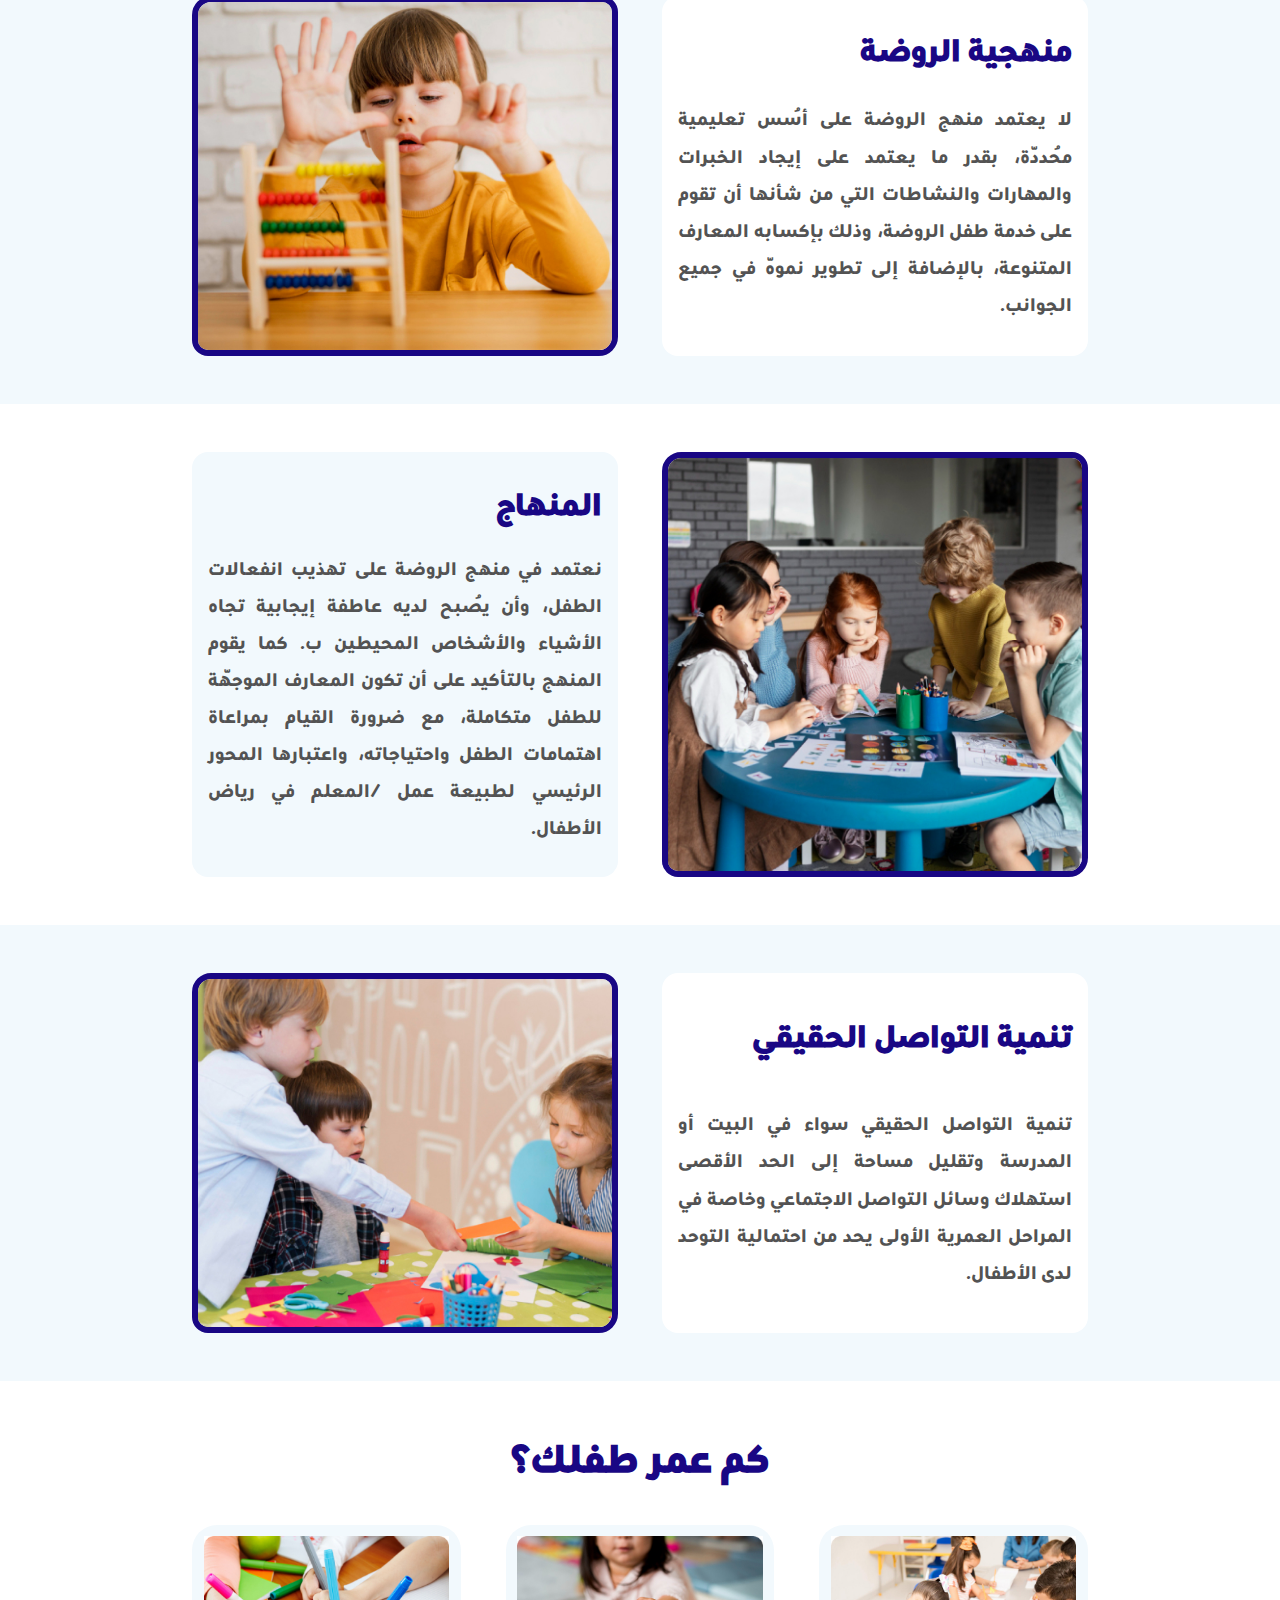
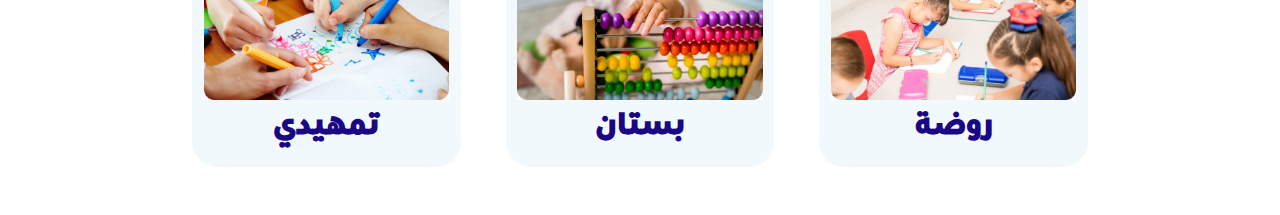
==== commit a17b86e8: "Add files via upload" ====
--- a/index.html
+++ b/index.html
@@ -16,8 +16,8 @@
         <ul class="pages">
             <a href="#" class="page-link active-page">الرئيسية</a>
             <a href="about.html" class="page-link">حول</a>
-            <a href="#" class="page-link">الفعاليات والأنشطة</a>
-            <a href="#" class="page-link">اتصل بنا</a>
+            <a href="events.html" class="page-link">الفعاليات والأنشطة</a>
+            <a href="contact.html" class="page-link">اتصل بنا</a>
             <a href="#" class="page-link">البرامج</a>
         </ul>
         <button class="menu-btn">
--- a/styles/style.css
+++ b/styles/style.css
@@ -4,7 +4,7 @@
     --light-blue: #F2F9FD;
 
     --section-padding: 3rem 15%;
-    --section-padding-high: 4rem 13.5rem;
+    --section-padding-low: 4rem 11%;
 }
 @font-face {
     font-family: arabic-heavy;
@@ -23,7 +23,7 @@
 *{
     box-sizing: border-box;
     font-family: 'arabic-heavy';
-    text-align: right;
+    text-align: justify;
 }
 
 
@@ -73,6 +73,10 @@
     line-height: 193%;
     color: #535353;
     font-size: 1.375rem;
+}
+
+p, li > span, h1, h2, span{
+    direction: rtl;
 }
 
 /* Navigation bar */
@@ -532,11 +536,11 @@
 }
 
 .layout7{
-    padding: var(--section-padding-high);
+    padding: var(--section-padding-low);
 }
 
 .layout8{
-    padding: var(--section-padding-high);
+    padding: var(--section-padding-low);
     padding-top: 0;
     padding-bottom: 0;
     height: fit-content;
@@ -562,6 +566,133 @@
     text-align: center;
 }
 
+/* EVENTS EVENTS EVENTS EVENTS EVENTS EVENTS EVENTS EVENTS EVENTS EVENTS EVENTS EVENTS EVENTS EVENTS EVENTS */
+
+.event-section{
+    background: var(--light-blue);
+    padding: var(--section-padding);
+
+    display: flex;
+    justify-content: center;
+    align-items: center;
+    gap: 50px;
+}
+.events{
+    display: flex;
+    flex-direction: column;
+    align-items: center;
+
+    gap: 47px;
+}
+.event{
+    background: white;
+    border-radius: 30px;
+
+    display: flex;
+    justify-content: space-between;
+    align-items: center;
+    gap: 1.44rem;
+
+    direction: rtl;
+
+    width: 100%;
+
+    transition: 0.2s ease;
+}
+.event-info{
+    padding: 15px 24px;
+
+    display: flex;
+    justify-content: space-between;
+    align-items: center;
+    gap: 1.44rem;
+
+    cursor: pointer;
+}
+
+.event:has(.event-info:hover){
+    background: #f3f3f3;
+}
+.event:has(.event-info:active){
+    transition: 0.1s ease;
+    background: #dadada;
+}
+.event-info > h2{
+    margin: 0;
+}
+.date{
+    height: fit-content;
+    display: flex;
+    gap: 0.5rem;
+
+    font-size: 1.375rem;
+}
+
+.event-section > .image{
+    min-height: 0;
+    min-width: 0;
+    height: 100%;
+    flex: 1;
+    max-width: 26vw;
+    object-fit: cover;
+}
+
+.event-popup{
+    position: fixed;
+    top: 0;
+    left: 0;
+    width: 100vw;
+    height: 100vh;
+    background: rgba(0, 0, 0, 0.25);
+    backdrop-filter: blur(8px);
+    
+    display: flex;
+    justify-content: center;
+    align-items: center;
+    z-index: 11;
+}
+.event-popup > div{
+    position: relative;
+    background: white;
+    border-radius: 15px;
+    width: 50%;
+    min-height: 60%;
+
+    display: flex;
+    justify-content: space-between;
+    padding: 2%;
+    gap: 3%;
+}
+.event-popup-text{
+    display: flex;
+    flex-direction: column;
+    justify-content: space-between;
+    flex: 1;
+}
+.event-popup-text > div > h2{
+    margin: 0;
+}
+.event-popup > div > .image{
+    min-width: 0;
+    min-height: 0;
+    flex: 0.7;
+}
+.close-btn{
+    width: 50px;
+    aspect-ratio: 1/1;
+    background: none;
+    border: none;
+    cursor: pointer;
+
+    position: absolute;
+    top: -50px;
+    right: -50px;
+}
+.close-btn > img{
+    width: 100%;
+    height: 100%;
+}
+
 
 .hidden{
     display: none;
@@ -603,7 +734,7 @@
     }
 
     /* TEXT */
-    .gallery > h1, .layout5 > h1{
+    .gallery > h1, .layout5 > h1, .about-title, .about-title2{
         font-size: 2.6rem;
     }
     h2{
@@ -766,11 +897,22 @@
         padding: 10px;
         border-radius: 10px;
     }
+
+
+
+    /* ABOUT PAGE */
+    
+    .map{
+        width: 92%;
+        aspect-ratio: 4/3;
+    }
+
 }
 @media only screen and (max-width: 600px){
 
     :root{
         --section-padding: 3rem 5%;
+        --section-padding-low: 1rem 5%;
     }
     .text{
         min-height: 0;
@@ -781,7 +923,7 @@
     }
 
     /* TEXT */
-    .gallery > h1, .layout5 > h1{
+    .gallery > h1, .layout5 > h1, .about-title, .about-title2{
         font-size: 1.8rem;
     }
     h2{
@@ -800,5 +942,16 @@
     .diamond{
         width: 70%;
     }
-}
-
+
+    /* ABOUT PAGE */
+    .about-title{
+        padding-top: 150px;
+    }
+    .about-title2{
+        padding-top: 10px;
+    }
+    .subtitle{
+        margin-bottom: 100px;
+    }
+}
+
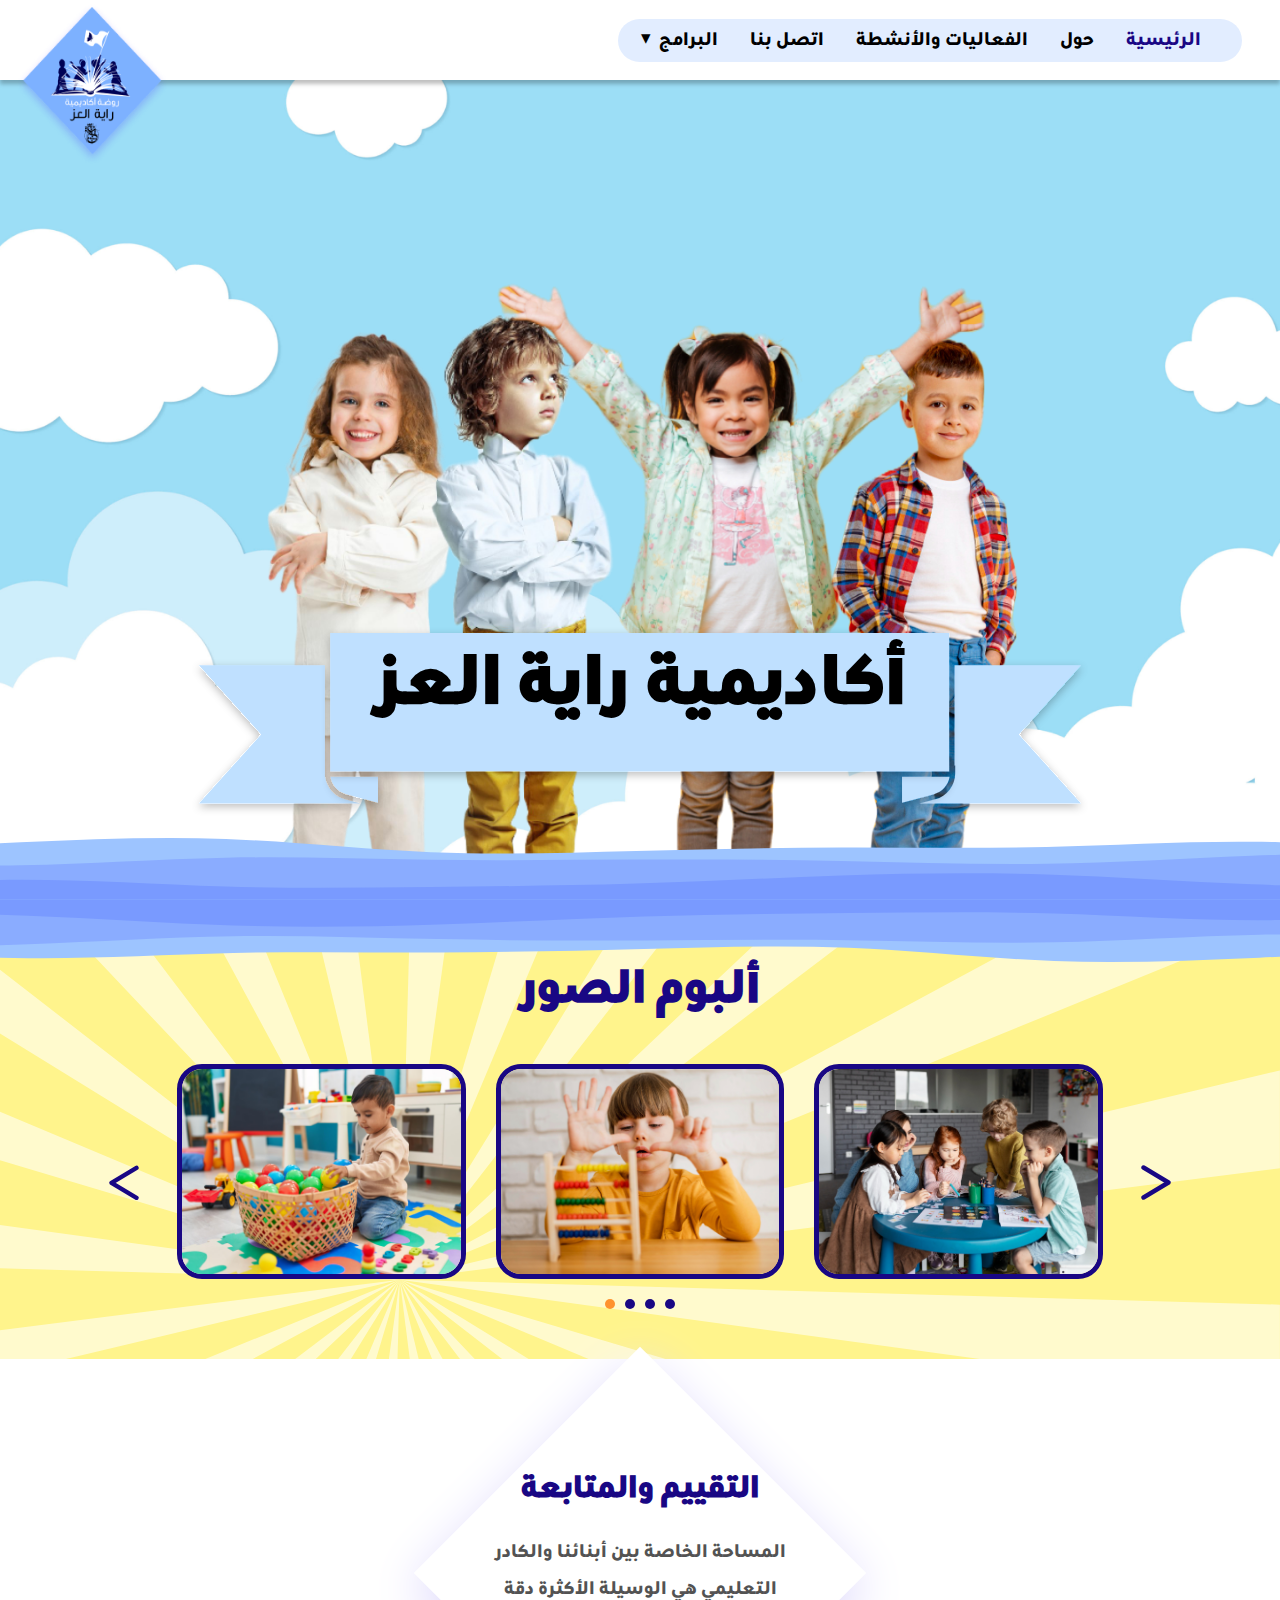
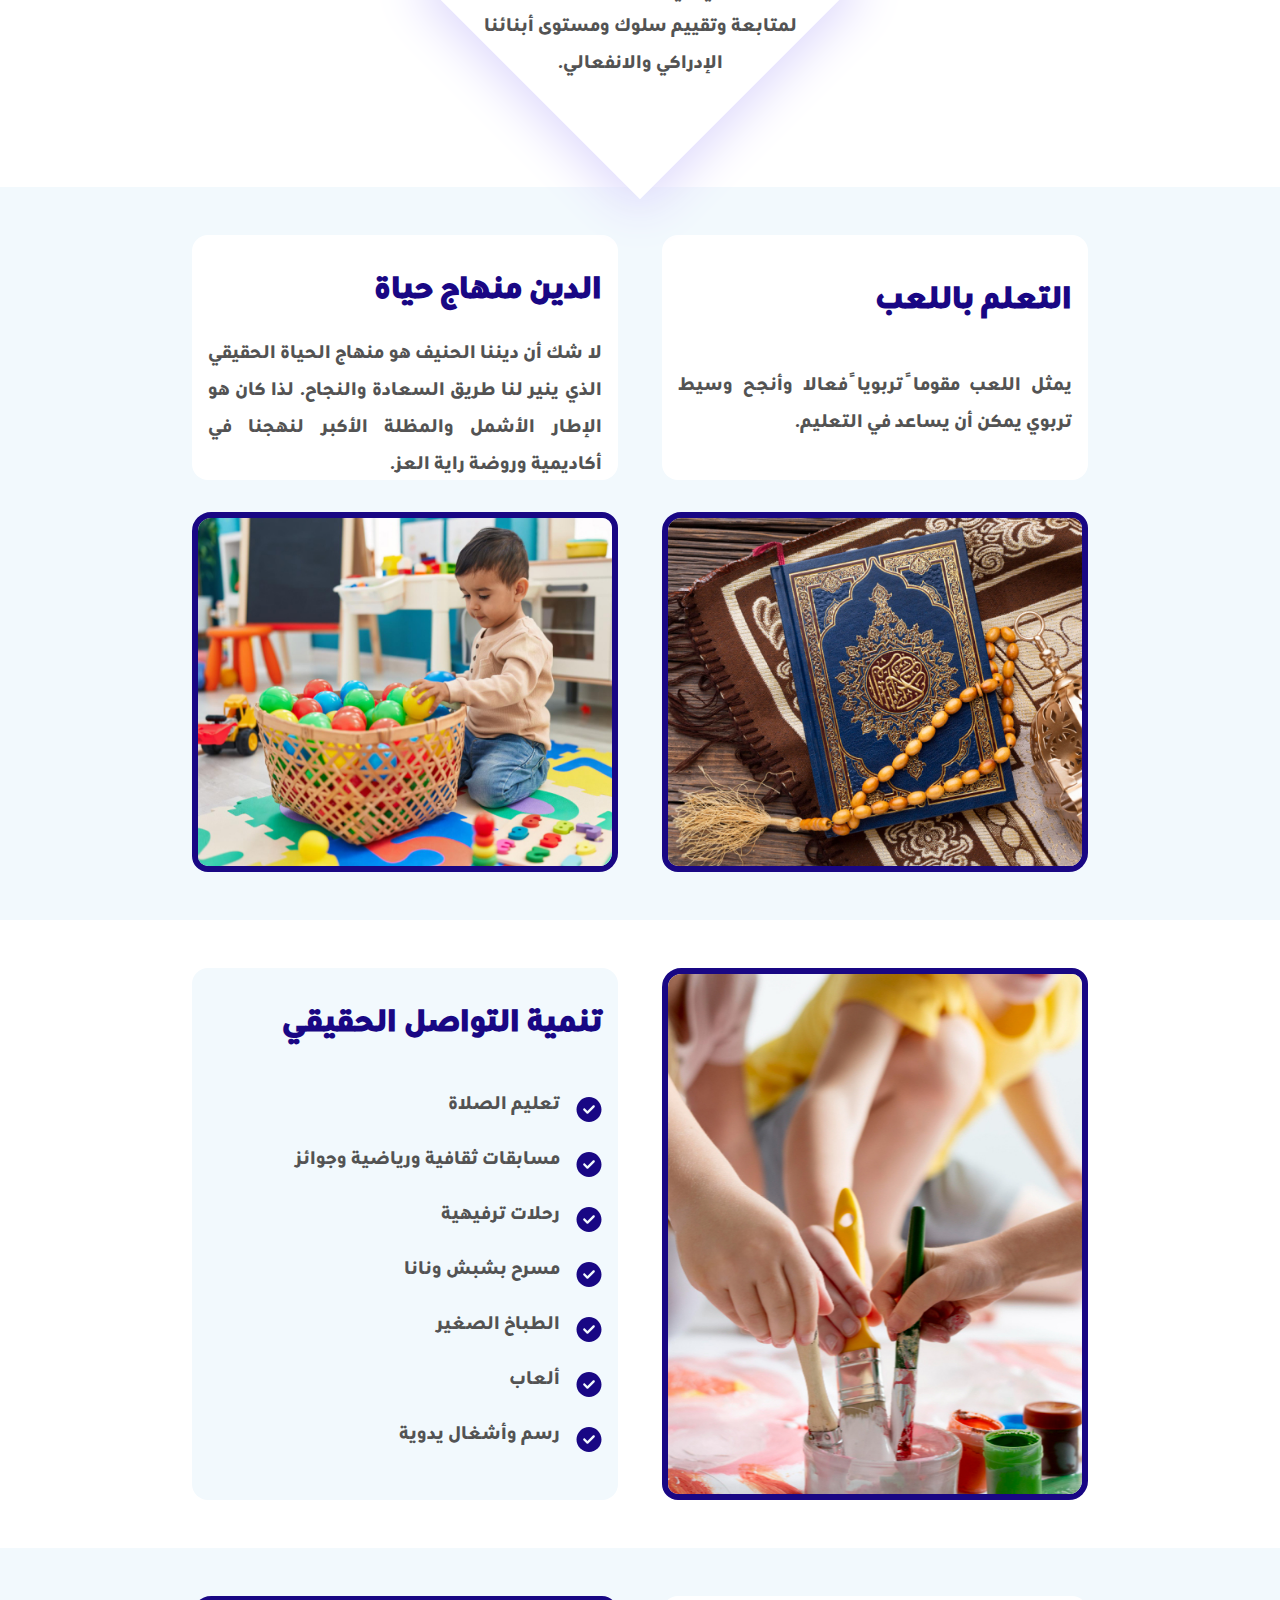
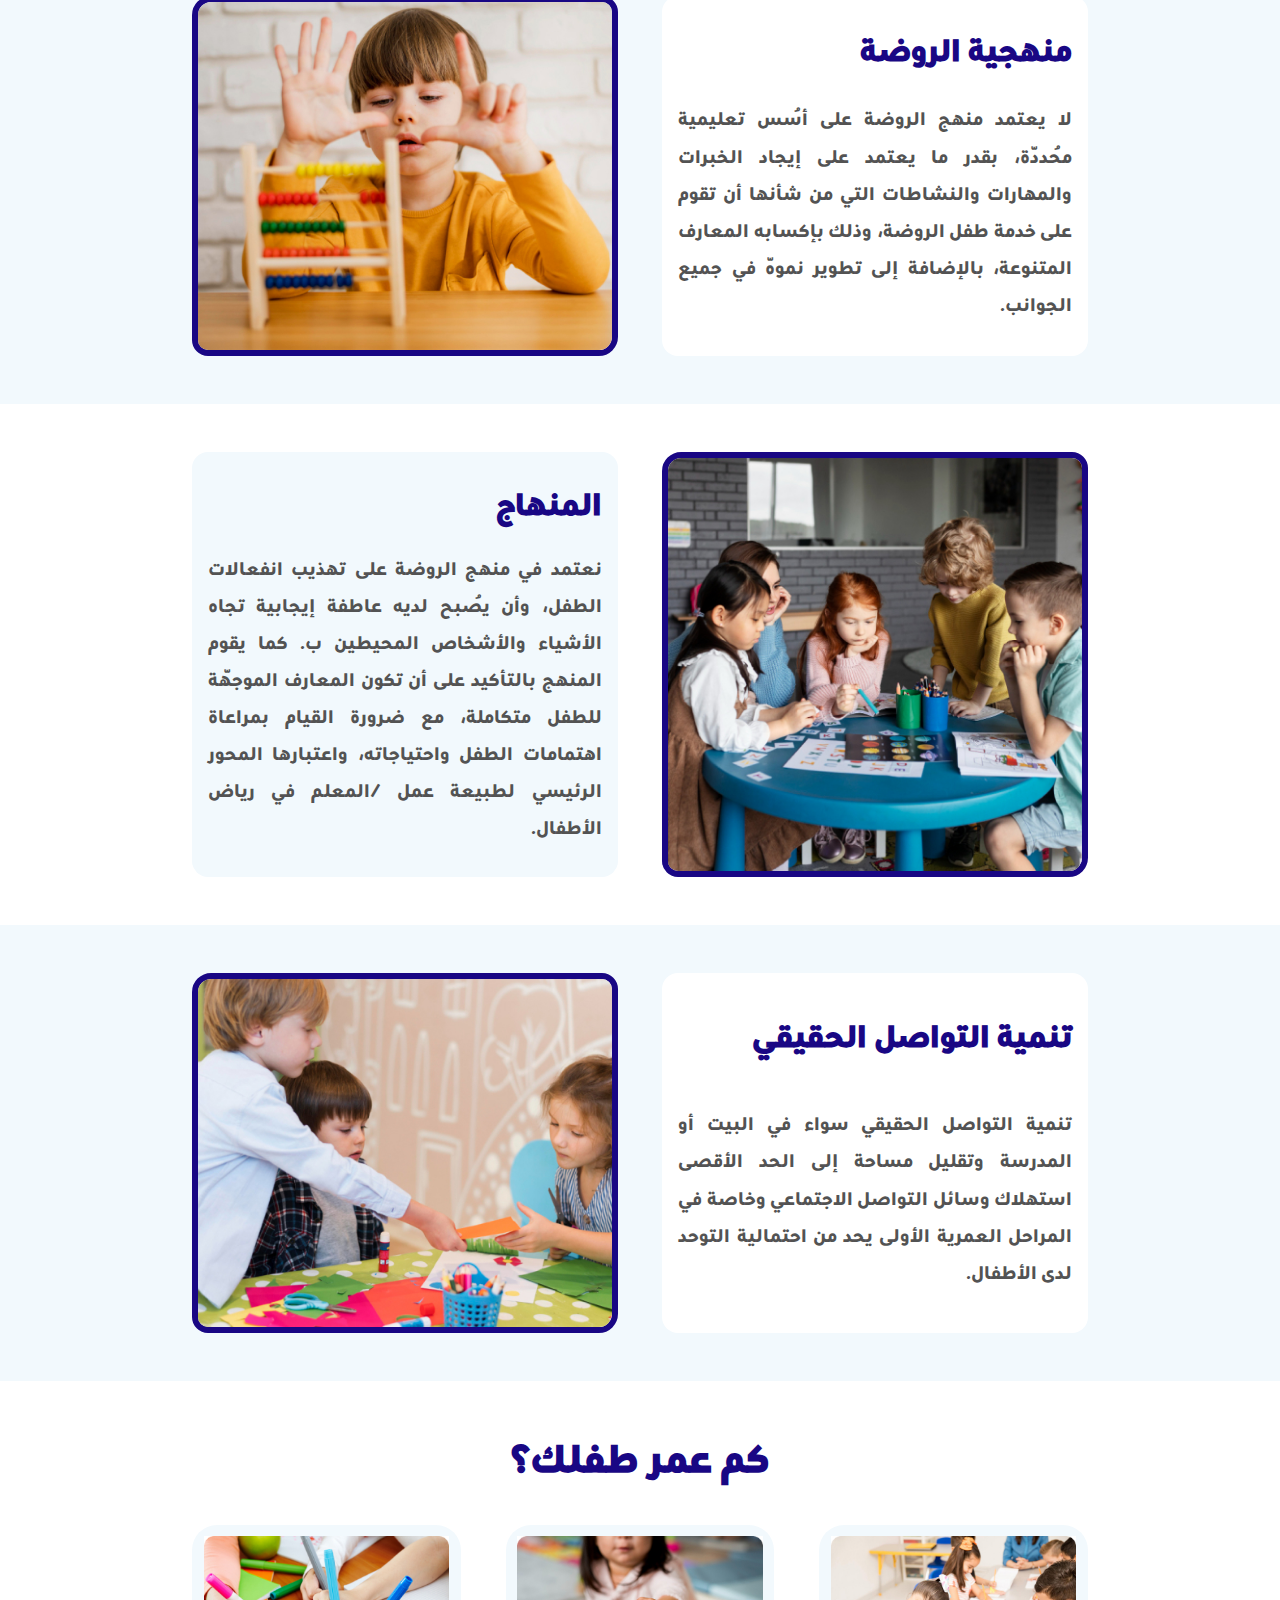
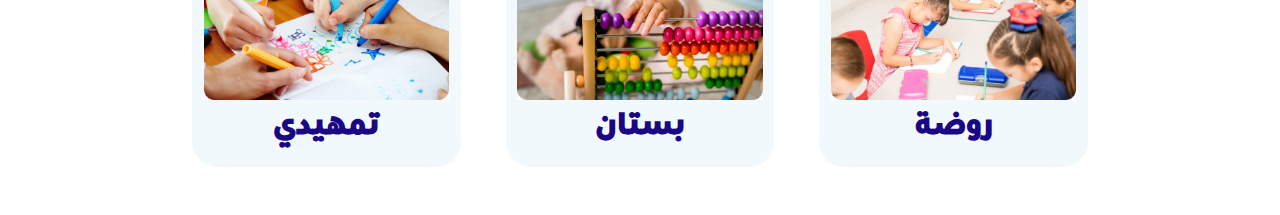
==== commit 758b9b3f: "Add files via upload" ====
--- a/index.html
+++ b/index.html
@@ -11,18 +11,25 @@
   
 
     <nav>
-        <img src="images/logo.png" alt="logo" class="logo">
+      <img src="images/logo.png" alt="logo" class="logo">
 
-        <ul class="pages">
-            <a href="#" class="page-link active-page">الرئيسية</a>
-            <a href="about.html" class="page-link">حول</a>
-            <a href="events.html" class="page-link">الفعاليات والأنشطة</a>
-            <a href="contact.html" class="page-link">اتصل بنا</a>
-            <a href="#" class="page-link">البرامج</a>
-        </ul>
-        <button class="menu-btn">
-          <img src="images//misc/menu.svg" alt="hamburger menu">
-        </button>
+      <ul class="pages">
+          <a href="#" class="page-link active-page">الرئيسية</a>
+          <a href="about.html" class="page-link">حول</a>
+          <a href="events.html" class="page-link">الفعاليات والأنشطة</a>
+          <a href="contact.html" class="page-link">اتصل بنا</a>
+          <li>
+              <a class="page-link"><span>▾</span>البرامج</a>
+              <ul class="dropdown hidden">
+                  <li><a href="nursery.html" class="page-link">روضة</a></li>
+                  <li><a href="kg1.html" class="page-link">بستان</a></li>
+                  <li><a href="kg2.html" class="page-link">تمهيدي</a></li>
+              </ul>
+          </li>
+      </ul>
+      <button class="menu-btn">
+        <img src="images//misc/menu.svg" alt="hamburger menu">
+      </button>
     </nav>
 
     <header class="hero">
@@ -161,5 +168,6 @@
   <script src="Js/home.js"></script>
   <script src="Js/Menu.js"></script>
   <script src="Js/Carousel.js"></script>
+  <script src="Js/DropDown.js"></script>
 </body>
 </html>--- a/styles/style.css
+++ b/styles/style.css
@@ -27,6 +27,7 @@
 }
 
 
+
 .wave{
     position: absolute;
     bottom: -1px;
@@ -65,7 +66,7 @@
     font-size: 3rem;
     margin-top: 0;
 }
-h2{
+h2, label{
     color: var(--blue);
     font-size: 2.25rem;
 }
@@ -107,7 +108,7 @@
         margin: 0;
         padding: 5px 41px;
 
-        background: rgba(49, 130, 255, 0.14);
+        background: #e2edff;
         border-radius: 100px;
         list-style: none;
     }
@@ -115,6 +116,7 @@
         font-size: 1.2rem;
         text-decoration: none;
         color: black;
+        cursor: pointer;
     }
 
     .logo{
@@ -141,6 +143,70 @@
     }
     .menu-btn > img{
         width: 100%;
+    }
+    .pages > *{
+        position: relative;
+    }
+
+    .dropdown{
+        list-style: none;
+        padding: 0;
+        direction: rtl;
+
+        position: absolute;
+        right: -10%;
+        top: 100%;
+
+        
+        background: #e2edff;
+        width: 150%;
+
+        display: flex;
+        flex-direction: column;
+        border-radius: 0 0 10px 10px;
+        overflow: hidden;
+
+        animation: dropdown 0.6s ease;
+    }
+    @keyframes dropdown {
+        0%{
+            height: 0;
+        }
+        100%{
+            height: 130px;
+        }
+    }
+    .dropdown > li{
+        padding: 5px 10px;
+        transition: 0.2s all ease;
+    }
+    .dropdown > li:hover{
+        background: #cbd5e4;
+    }
+    .dropdown > li:active{
+        transition: 0.1s all ease;
+        background: #b8c0ce;
+    }
+    .pages > li{
+        display: flex;
+        justify-content: center;
+    }
+    .pages > li > a{
+        position: relative;
+    }
+    .pages > li > a > span{
+        position: absolute;
+        left: -30%;
+        top: 50%;
+        transform: translateY(-50%);
+        transition: all 0.2s ease;
+
+        display: flex;
+        justify-content: center;
+        align-items: center;
+        height: fit-content;
+        width: fit-content;
+        line-height: 0;
     }
 
 /* / Navigation bar */
@@ -576,6 +642,8 @@
     justify-content: center;
     align-items: center;
     gap: 50px;
+
+    min-height: 80vh;
 }
 .events{
     display: flex;
@@ -631,8 +699,8 @@
 .event-section > .image{
     min-height: 0;
     min-width: 0;
+    flex: 1;
     height: 100%;
-    flex: 1;
     max-width: 26vw;
     object-fit: cover;
 }
@@ -650,12 +718,13 @@
     justify-content: center;
     align-items: center;
     z-index: 11;
+
 }
 .event-popup > div{
     position: relative;
     background: white;
     border-radius: 15px;
-    width: 50%;
+    width: 960px;
     min-height: 60%;
 
     display: flex;
@@ -666,7 +735,6 @@
 .event-popup-text{
     display: flex;
     flex-direction: column;
-    justify-content: space-between;
     flex: 1;
 }
 .event-popup-text > div > h2{
@@ -694,30 +762,140 @@
 }
 
 
+/* Contact Us Contact Us Contact Us Contact Us Contact Us Contact Us Contact Us Contact Us Contact Us Contact Us Contact Us  */
+
+#contactForm{
+    display: flex;
+    flex-direction: column;
+    padding: var(--section-padding);
+    padding-top: 0;
+}
+label{
+    margin-bottom: 10px;
+    text-align: right;
+}
+input, textarea{
+    height: 60px;
+    border-radius: 15px ;
+    margin-bottom: 30px;
+    border: 2px solid var(--blue);
+    font-size: 2rem;
+    text-align: right;
+}
+input:focus{
+    border: 4px solid var(--blue);
+    outline: none;
+}
+textarea{
+    height: 30vh;
+}
+.submit-btn{
+    font-size: 2.5rem;
+    padding: 0.6rem 1.75rem;
+    padding-top: 0.3rem;
+    height: unset;
+    width: fit-content;
+    font-family: "arabic-regular", sans-serif;
+    color: var(--blue);
+    background: white;
+    cursor: pointer;
+    transition: 0.2s ease;
+    align-self: flex-end;
+}
+.submit-btn:hover{
+    background: rgb(245, 245, 245);
+}
+.submit-btn:active{
+    background: rgb(230, 230, 230);
+    transform: scale(1.05);
+}
+
+.socials{
+    background: var(--light-blue);
+    padding: var(--section-padding);
+
+    display: flex;
+    justify-content: space-around;
+    gap: 5%;
+}
+.social-link{
+    background: white;
+    aspect-ratio: 1/1;
+    flex: 1;
+    max-width: 200px;
+    border-radius: 30px;
+    padding: 2%;
+
+    cursor: pointer;
+    transition: 0.2s all ease;
+}
+.social-link > img{
+    width: 100%;
+    height: 100%;
+}
+.social-link:hover{
+    background: rgba(255, 255, 255, 0.39);
+}
+.social-link:active{
+    transition: 0.1s all ease;
+    scale: 0.9;
+}
+
+
 .hidden{
     display: none;
 }
+.flipped-y{
+    rotate: 180deg;
+}
 
 @media only screen and (max-width: 1478px){
 
-    h2{
+    h2, label, .submit-btn{
         font-size:2rem;
     }
     p, li > span{
         font-size: 1.2rem;
     }
+    input, textarea{
+        font-size: 1.5rem;
+    }
+
+
+    /* EVENTS */
+
+    .event-section{
+        padding: 3rem 10%;
+    }
+    .event-section > .image{
+        max-width: unset;
+    }
 
 }
 @media only screen and (max-width: 1228px){
 
-    h2{
+    h2, label, .submit-btn{
         font-size: 1.6rem;
     }
     p, li > span{
         font-size: 1rem;
     }
+
+    /* events page */
+
+    .event-section{
+        padding: 3rem 5%;
+    }
+
+    .event-popup > div{
+        width: 60%;
+    }
 }
 @media only screen and (max-width: 1000px){
+
+    *{
+        -webkit-tap-highlight-color: transparent;
+    }
 
     :root{
         --section-padding: 3rem 15%;
@@ -737,7 +915,7 @@
     .gallery > h1, .layout5 > h1, .about-title, .about-title2{
         font-size: 2.6rem;
     }
-    h2{
+    h2, label, .submit-btn{
         font-size: 2rem;
     }
     p, li > span{
@@ -809,6 +987,38 @@
         }
     }
 
+    .pages > li{
+        flex-direction: column;
+        align-items: center;
+        gap: 20px;
+    }
+    .dropdown{
+        position: relative;
+        top: unset;
+        right: unset;
+        flex-direction: row;
+        justify-content: center;
+        width: 90%;
+        border-radius: 10px;
+        background: none;
+    }
+    .dropdown > *{
+        flex: 1;
+        text-align: center;
+    }
+    .dropdown > * > a{
+        font-size: 1.5rem;
+    }
+    @keyframes dropdown {
+        0%{
+            height: 0;
+        }
+        100%{
+            height: 51px;
+        }
+    }
+    
+
     /* Hero */
     .hero{
         height: fit-content;
@@ -907,6 +1117,35 @@
         aspect-ratio: 4/3;
     }
 
+    /* EVENTS PAGE */
+
+    .event-section{
+        padding: var(--section-padding);
+        flex-direction: column-reverse;
+    }
+    .event-section > .image{
+        width: 100%;
+        flex: none;
+    }
+    .events{
+        width: 100%;
+    }
+    .event-info{
+        flex-direction: column;
+        justify-content: center;
+        align-content: center;
+
+        width: 100%;
+    }
+
+    .event-popup > div{
+        flex-direction: column;
+        height: 80vh;
+    }
+    .event-popup > div > .image{
+        flex: 1;
+    }
+
 }
 @media only screen and (max-width: 600px){
 
@@ -926,7 +1165,7 @@
     .gallery > h1, .layout5 > h1, .about-title, .about-title2{
         font-size: 1.8rem;
     }
-    h2{
+    h2, label, .submit-btn{
         font-size: 1.6rem;
     }
     p, li > span{
@@ -946,6 +1185,7 @@
     /* ABOUT PAGE */
     .about-title{
         padding-top: 150px;
+        font-size: 2rem;
     }
     .about-title2{
         padding-top: 10px;
@@ -953,5 +1193,28 @@
     .subtitle{
         margin-bottom: 100px;
     }
-}
-
+
+    /* EVENT PAGE */
+
+    .event-popup > div{
+        flex-direction: column;
+        height: 80vh;
+        width: 95vw;
+        padding: 1rem 2rem;
+    }
+    .event-popup-text > div > *{
+        text-align: center;
+        justify-content: center;
+    }
+    .close-btn{
+        right: 0;
+    }
+
+    /* CONTACT US */
+
+    .social-link{
+        border-radius: 15px;
+        padding: 4%;
+    }
+}
+
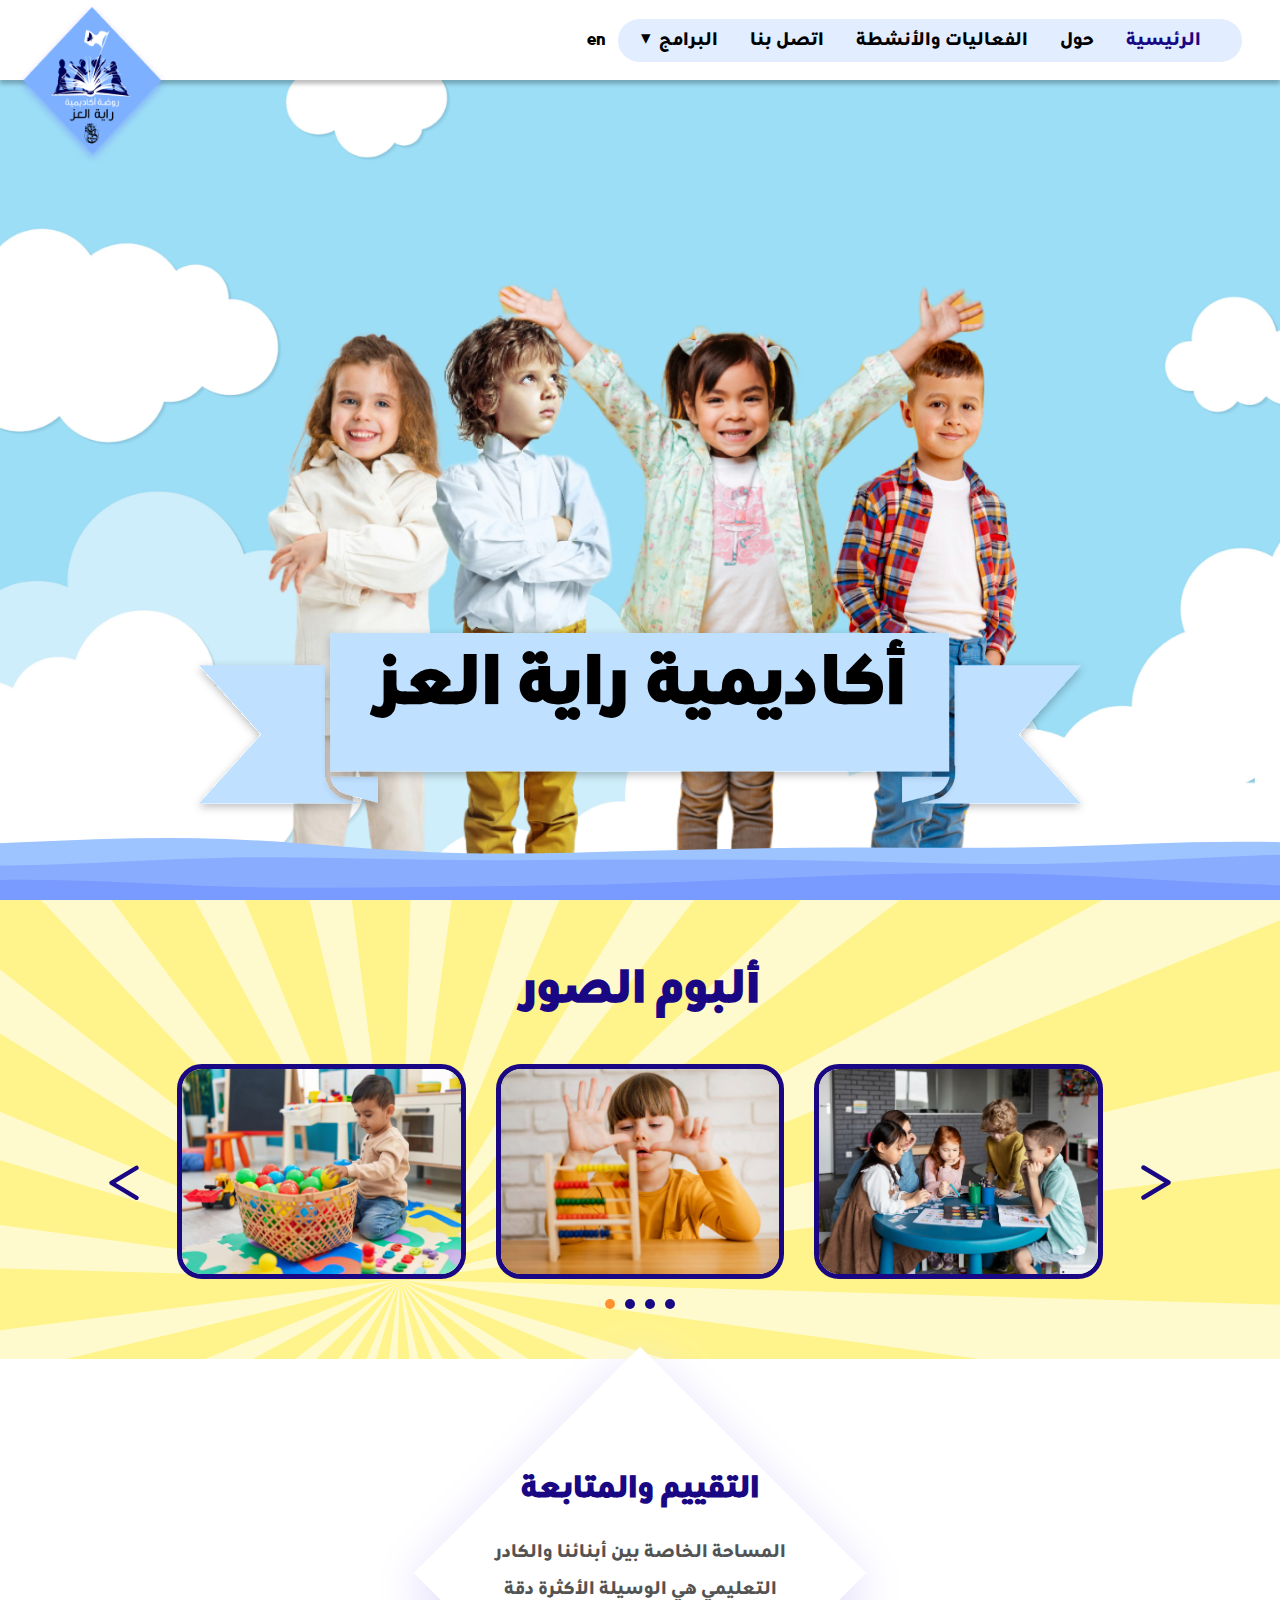
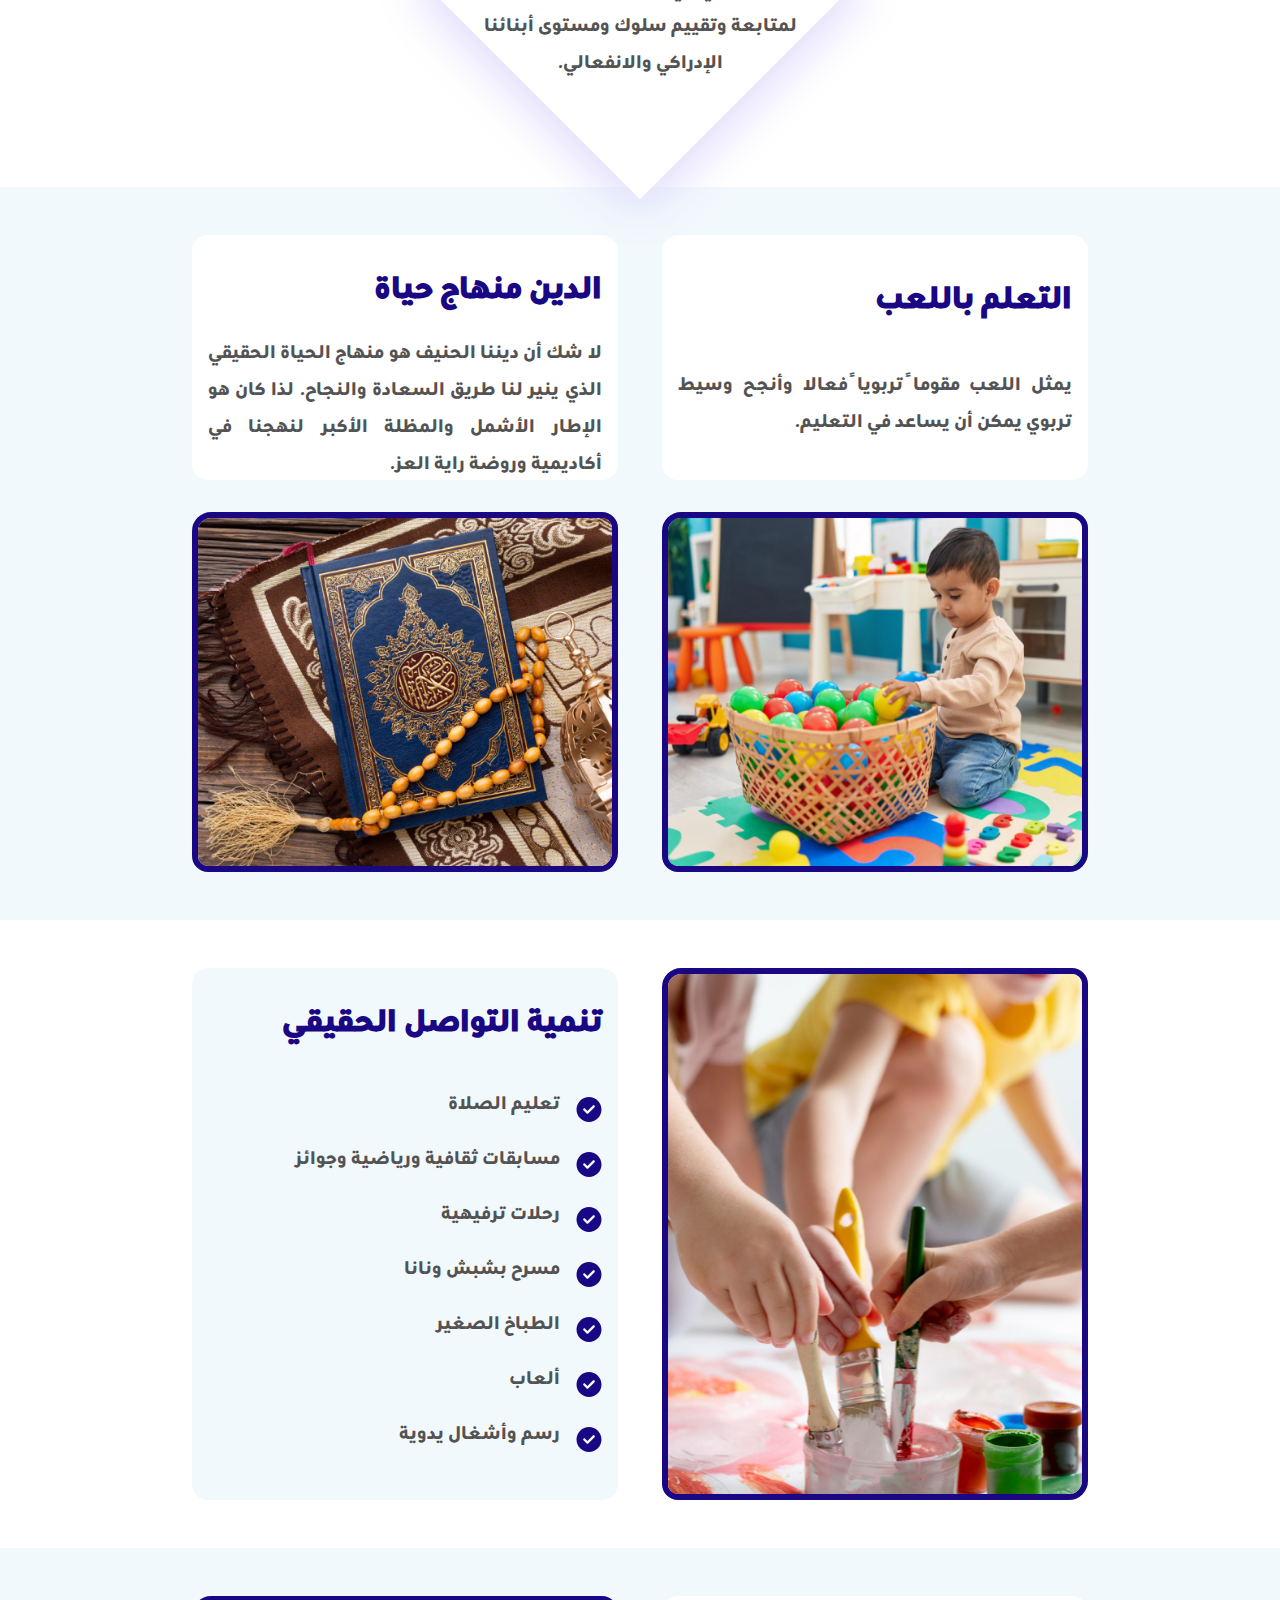
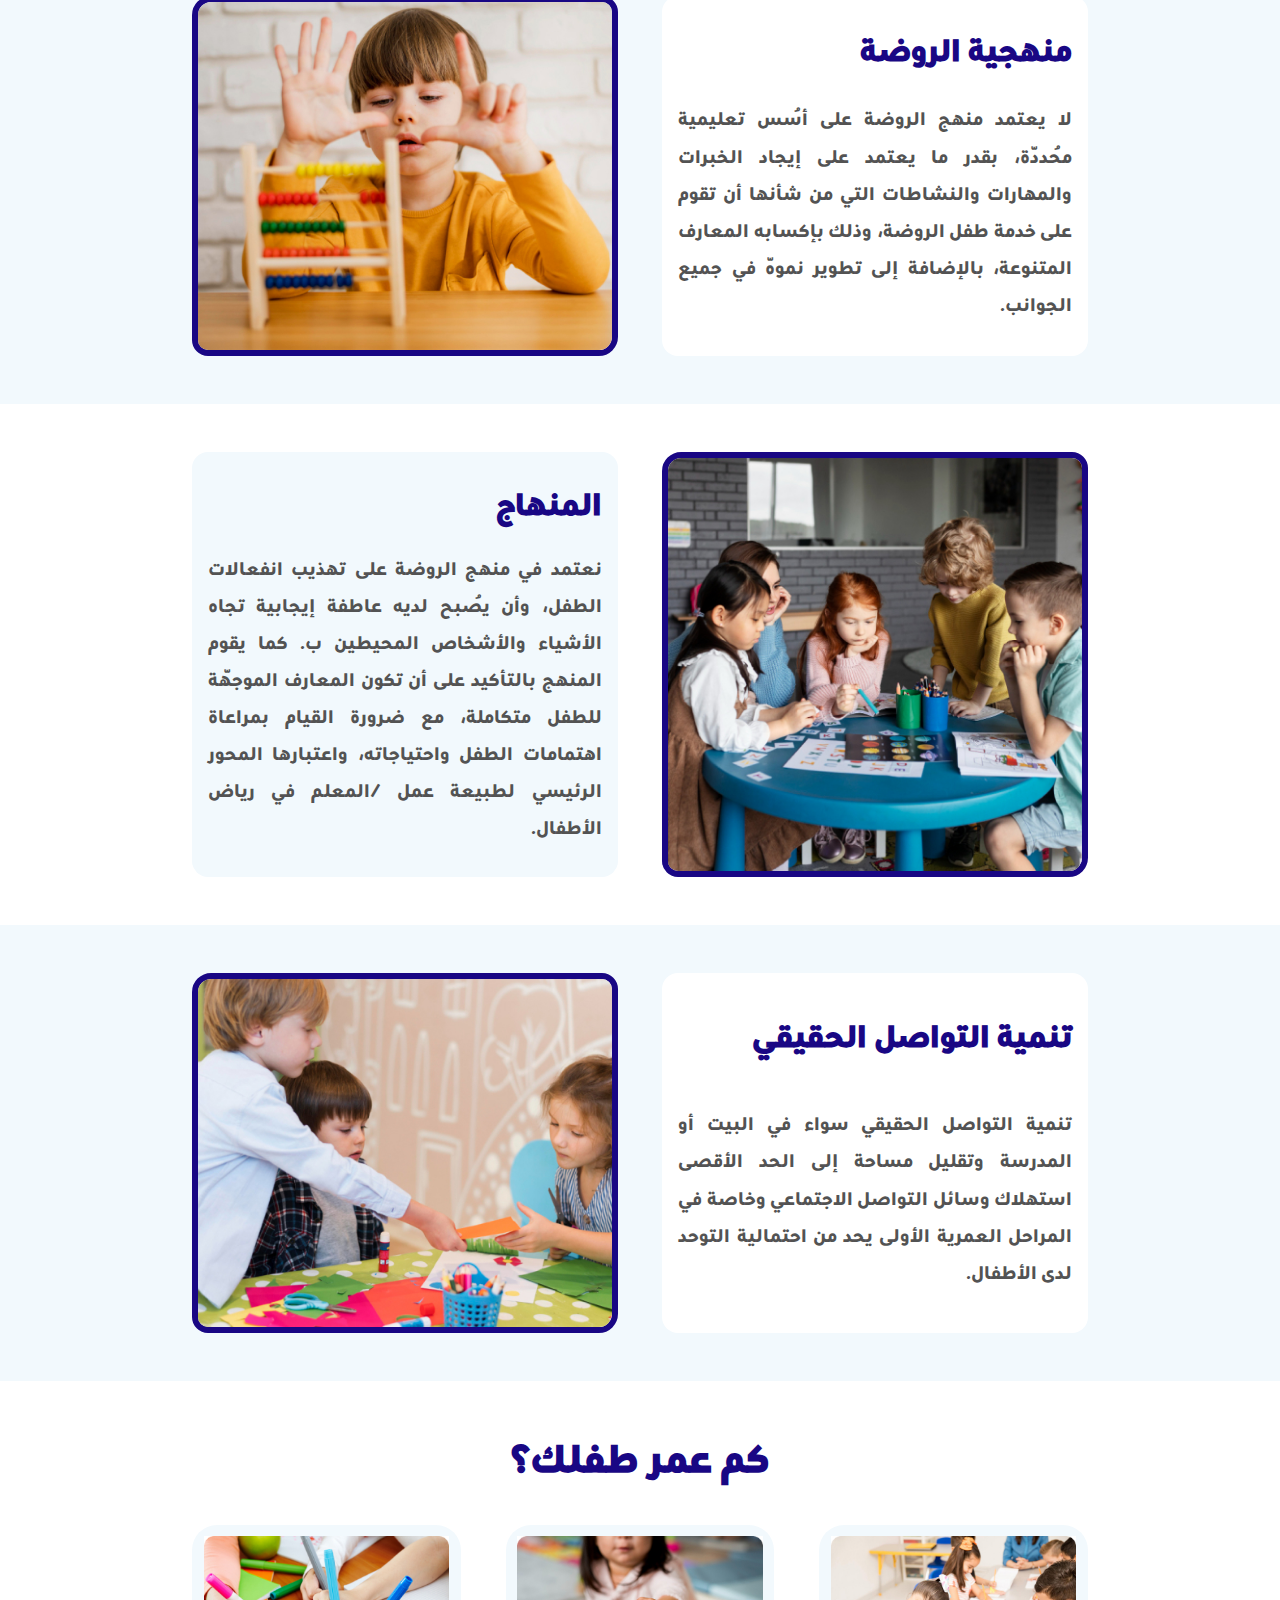
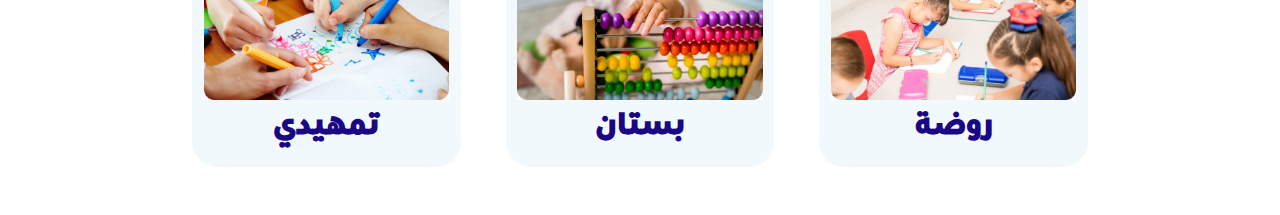
==== commit 9ecfc629: "Add files via upload" ====
--- a/index.html
+++ b/index.html
@@ -13,20 +13,24 @@
     <nav>
       <img src="images/logo.png" alt="logo" class="logo">
 
+      <span class="page-link lang">en</span>
+
       <ul class="pages">
-          <a href="#" class="page-link active-page">الرئيسية</a>
-          <a href="about.html" class="page-link">حول</a>
-          <a href="events.html" class="page-link">الفعاليات والأنشطة</a>
-          <a href="contact.html" class="page-link">اتصل بنا</a>
+          <a href="#" class="page-link active-page home-link">الرئيسية</a>
+          <a href="about.html" class="page-link about-link">حول</a>
+          <a href="events.html" class="page-link events-link">الفعاليات والأنشطة</a>
+          <a href="contact.html" class="page-link contact-link">اتصل بنا</a>
           <li>
-              <a class="page-link"><span>▾</span>البرامج</a>
+              <a class="page-link programs-link"><span>▾</span>البرامج</a>
               <ul class="dropdown hidden">
-                  <li><a href="nursery.html" class="page-link">روضة</a></li>
-                  <li><a href="kg1.html" class="page-link">بستان</a></li>
-                  <li><a href="kg2.html" class="page-link">تمهيدي</a></li>
+                  <li><a href="nursery.html" class="page-link nursery-link">روضة</a></li>
+                  <li><a href="kg1.html" class="page-link kg1-link">بستان</a></li>
+                  <li><a href="kg2.html" class="page-link kg2-link">تمهيدي</a></li>
               </ul>
           </li>
       </ul>
+      
+
       <button class="menu-btn">
         <img src="images//misc/menu.svg" alt="hamburger menu">
       </button>
@@ -49,7 +53,7 @@
     </header>
 
     <section class="gallery">
-        <img src="images/misc/Wave.svg" class="wave upsidedown">
+
         <div class="sunrays"></div>
 
         <h1>ألبوم الصور</h1>
@@ -108,13 +112,13 @@
           <h2>الدين منهاج حياة</h2>
           <p>لا شك أن ديننا الحنيف هو منهاج الحياة الحقيقي الذي ينير لنا طريق السعادة والنجاح. لذا كان هو الإطار الأشمل والمظلة الأكبر لنهجنا في أكاديمية وروضة راية العز.</p>
         </div>
-        <img class="image" src="images/photos/image4.jpg">
+
     
         <div class="text content">
           <h2>التعلم باللعب</h2>
           <p>يمثل اللعب مقوماً تربوياً فعالا وأنجح وسيط تربوي يمكن أن يساعد في التعليم</p>
         </div>
-        <img class="image" src="images/photos/image1.png">
+
       </section>
     
       <section class="layout3">
@@ -123,7 +127,7 @@
           <p>لا يعتمد منهج الروضة على أُسس تعليمية مُحدّدة، بقدر ما يعتمد على إيجاد الخبرات والمهارات والنشاطات التي من شأنها أن تقوم على خدمة طفل الروضة، وذلك بإكسابه المعارف المتنوعة، بالإضافة إلى تطوير نموّه في جميع الجوانب</p>
         </div>
         <div class="image">
-          <img src="images/photos/image2.png">
+
         </div>
       </section>
       <section class="layout4 v2">
@@ -132,7 +136,7 @@
           <p>نعتمد في منهج الروضة على تهذيب انفعالات الطفل، وأن يُصبح لديه عاطفة إيجابية تجاه الأشياء والأشخاص المحيطين به. كما يقوم المنهج بالتأكيد على أن تكون المعارف الموجّهة للطفل متكاملة، مع ضرورة القيام بمراعاة اهتمامات الطفل واحتياجاته، واعتبارها المحور الرئيسي لطبيعة عمل المعلم في رياض الأطفال</p>
         </div>
         <div class="image">
-          <img src="images/photos/image3.png">
+
         </div>
       </section>
       <section class="layout3">
@@ -141,7 +145,7 @@
           <p>تنمية التواصل الحقيقي سواء في البيت أو المدرسة وتقليل مساحة إلى الحد الأقصى  استهلاك وسائل التواصل الاجتماعي وخاصة في المراحل العمرية الأولى يحد من احتمالية التوحد لدى الأطفال.</p>
         </div>
         <div class="image">
-          <img src="images/photos/image5.jpg">
+
         </div>
       </section>
     </main>
@@ -150,18 +154,18 @@
     <h1>كم عمر طفلك؟</h1>
 
     <div class="cards">
-        <div class="card content">
+        <a class="card content kg2-card" href="kg2.html">
             <img src="images/photos/image8.jpg">
             <h2>تمهيدي</h2>
-        </div>
-        <div class="card content">
+        </a>
+        <a class="card content kg1-card" href="kg1.html">
             <img src="images/photos/image9.jpg">
             <h2>بستان</h2>
-        </div>
-        <div class="card content">
+        </a>
+        <a class="card content nursery-card" href="nursery.html">
             <img src="images/photos/image10.jpg">
             <h2>روضة</h2>
-        </div>
+        </a>
     </div>
   </section>
 	  
--- a/styles/style.css
+++ b/styles/style.css
@@ -87,6 +87,7 @@
         display: flex;
         align-items: center;
         justify-content: right;
+        gap: 1%;
 
         width: 100%;
         height: 5rem;
@@ -208,6 +209,7 @@
         width: fit-content;
         line-height: 0;
     }
+
 
 /* / Navigation bar */
 
@@ -462,6 +464,9 @@
     width: 100%;
     grid-row: 2;
 }
+.layout2 > *:nth-child(4){
+    grid-column: 1;
+}
 
 /* LAYOUT 3 and 4 and 6 */
 
@@ -547,12 +552,15 @@
 
     padding: 1.3%;
     cursor: pointer;
+    text-decoration: none;
 }
 .card > h2{
     margin: 0;
-}
-.card img{
-    width: 100%;
+    text-decoration: none;
+}
+.card > img{
+    width: 100%;
+    background: red;
 }
 
 .v2{
@@ -651,6 +659,7 @@
     align-items: center;
 
     gap: 47px;
+    min-width: 60%;
 }
 .event{
     background: white;
@@ -848,6 +857,21 @@
 .flipped-y{
     rotate: 180deg;
 }
+.en{
+    direction: ltr;
+}
+.list > li.en{
+    flex-direction: row;
+}
+.flex-reverse{
+    flex-direction: row-reverse;
+}
+label.en{
+    text-align: left;
+}
+.submit-btn.en{
+    align-self: flex-start;
+}
 
 @media only screen and (max-width: 1478px){
 
@@ -1017,6 +1041,9 @@
             height: 51px;
         }
     }
+    .lang{
+        margin-right: 50px;
+    }
     
 
     /* Hero */
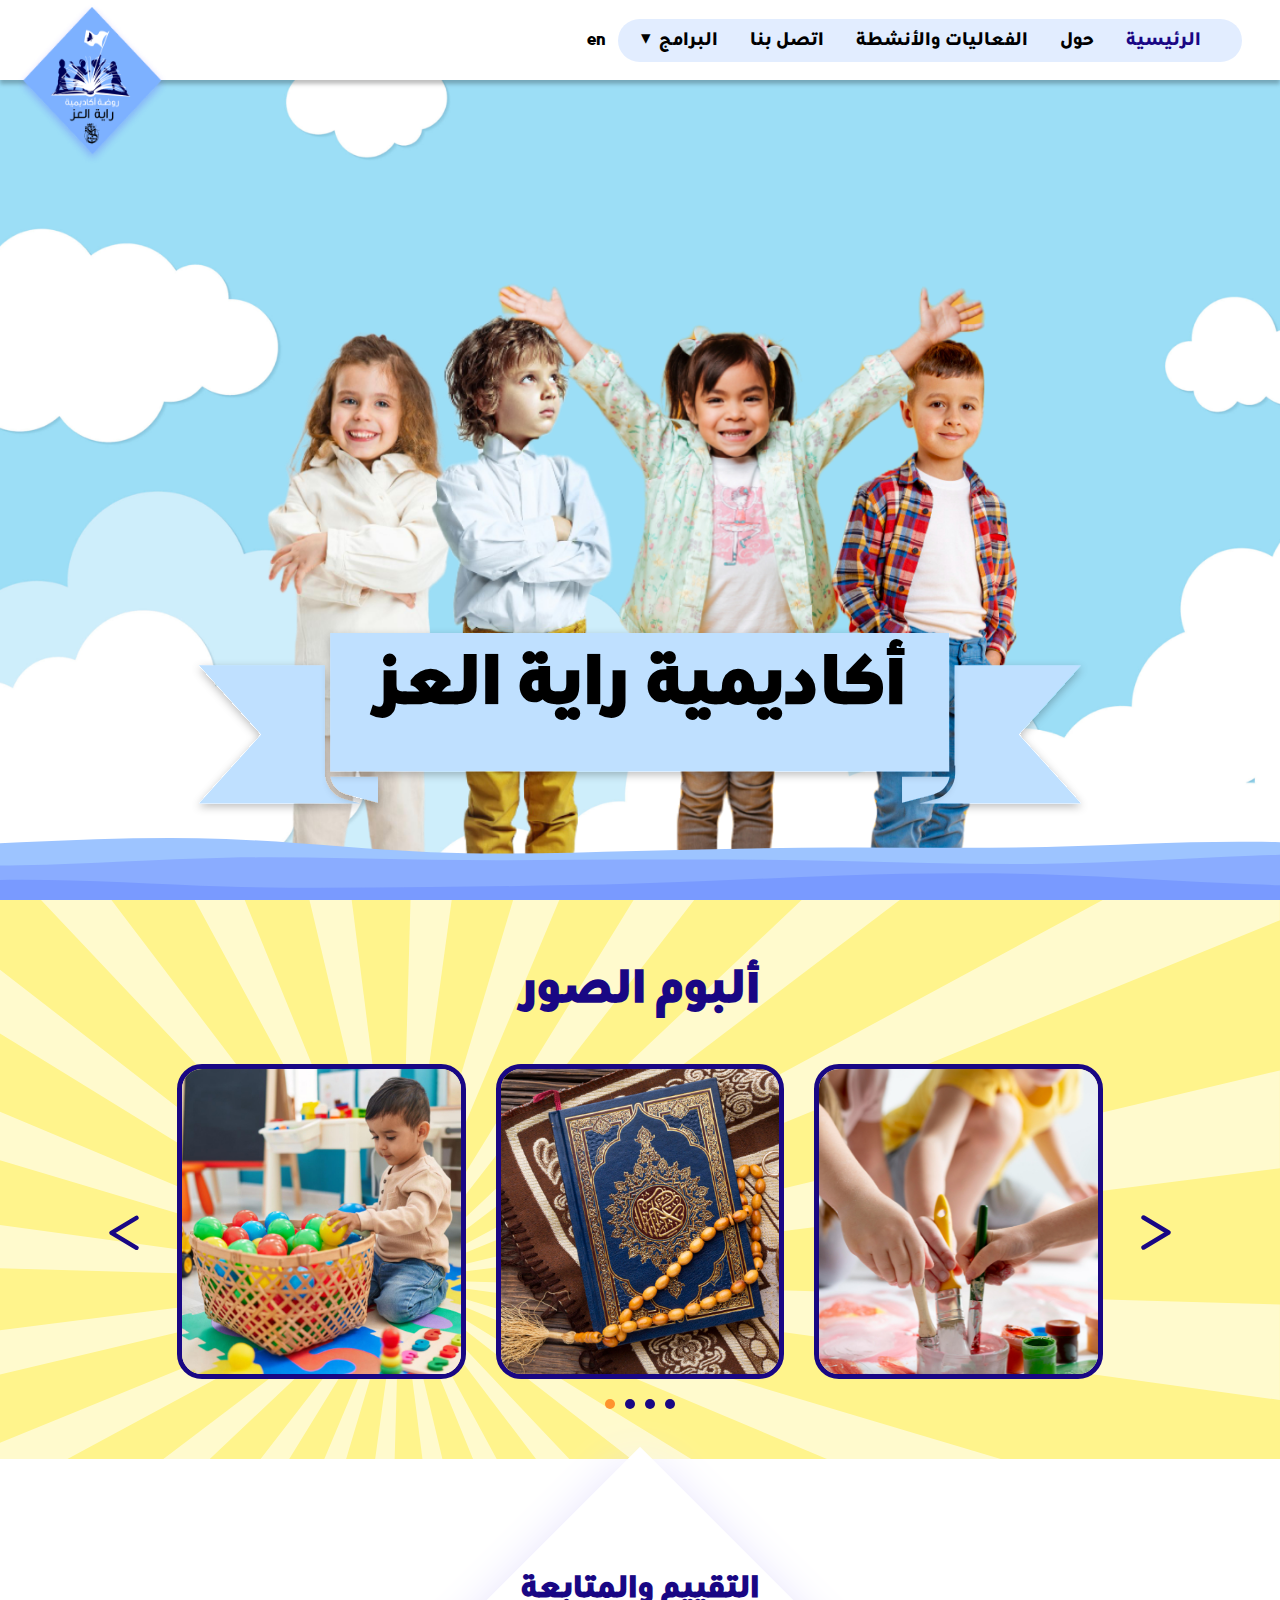
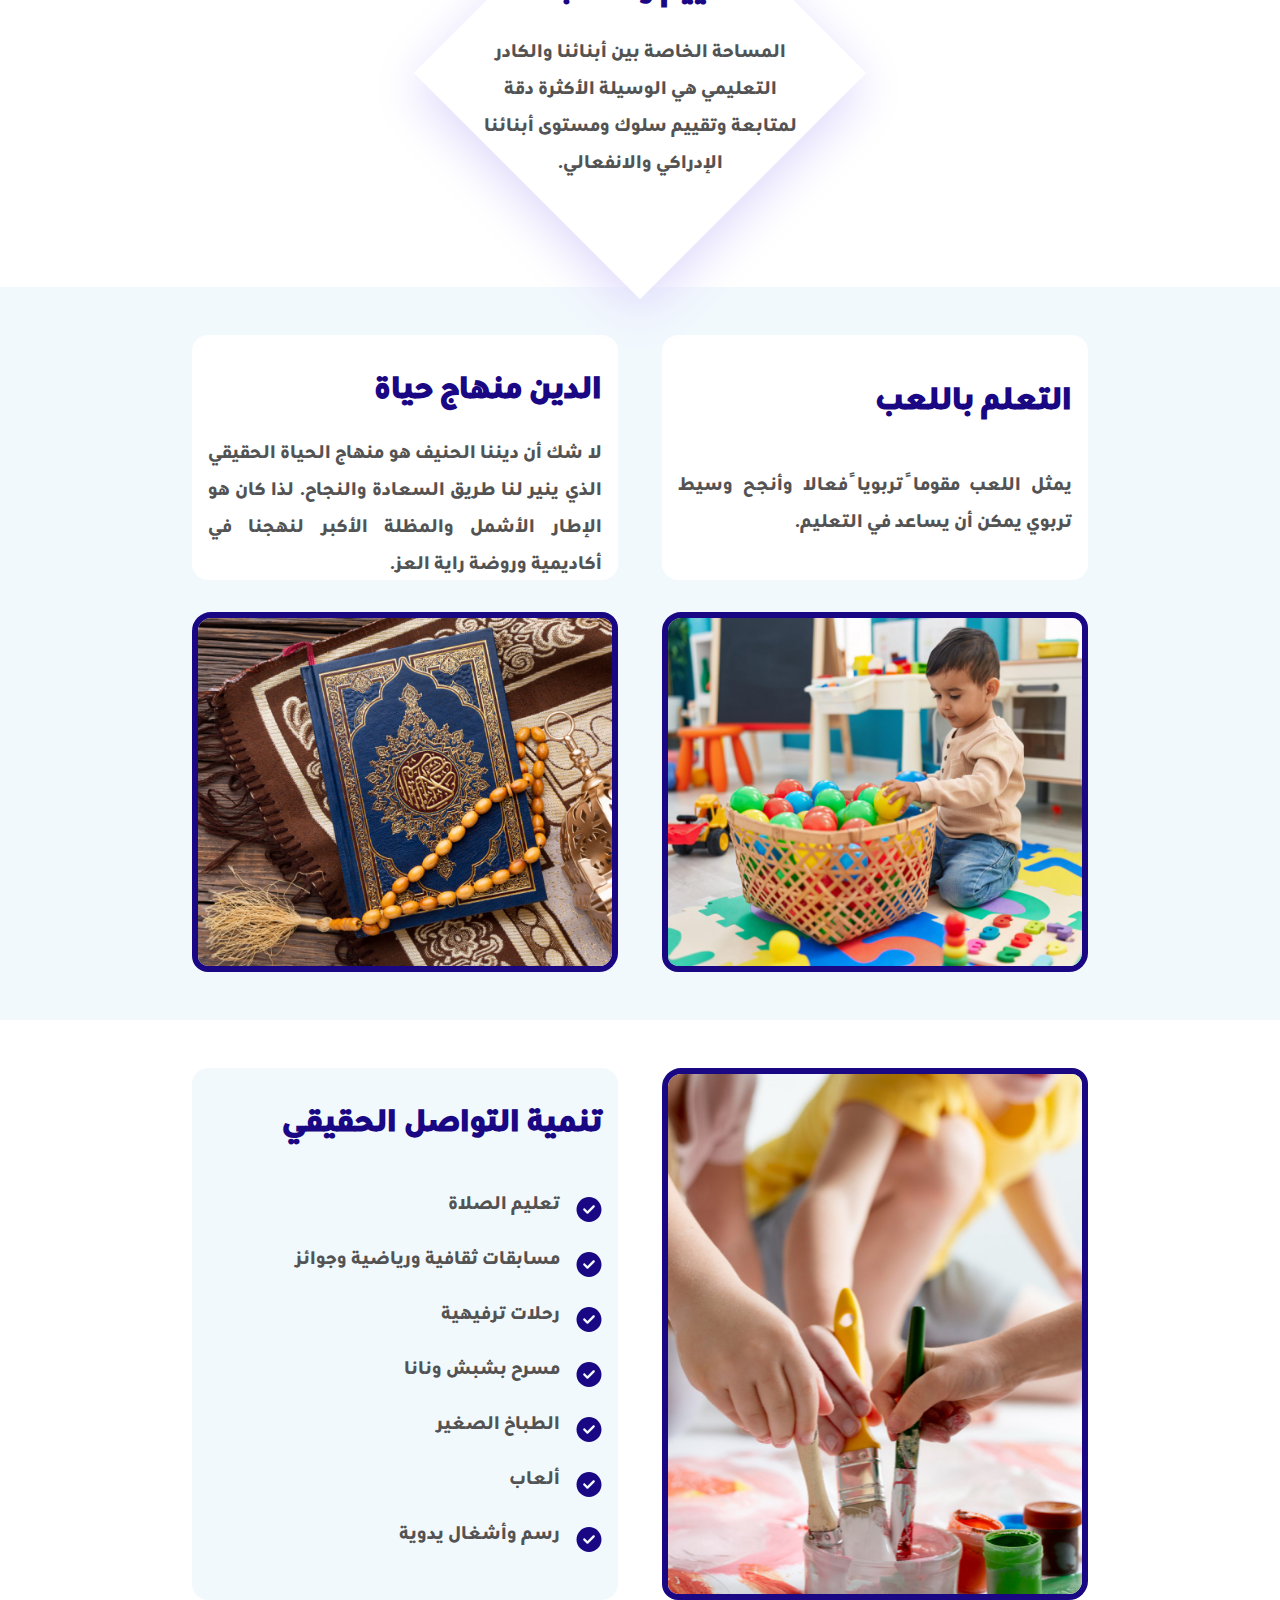
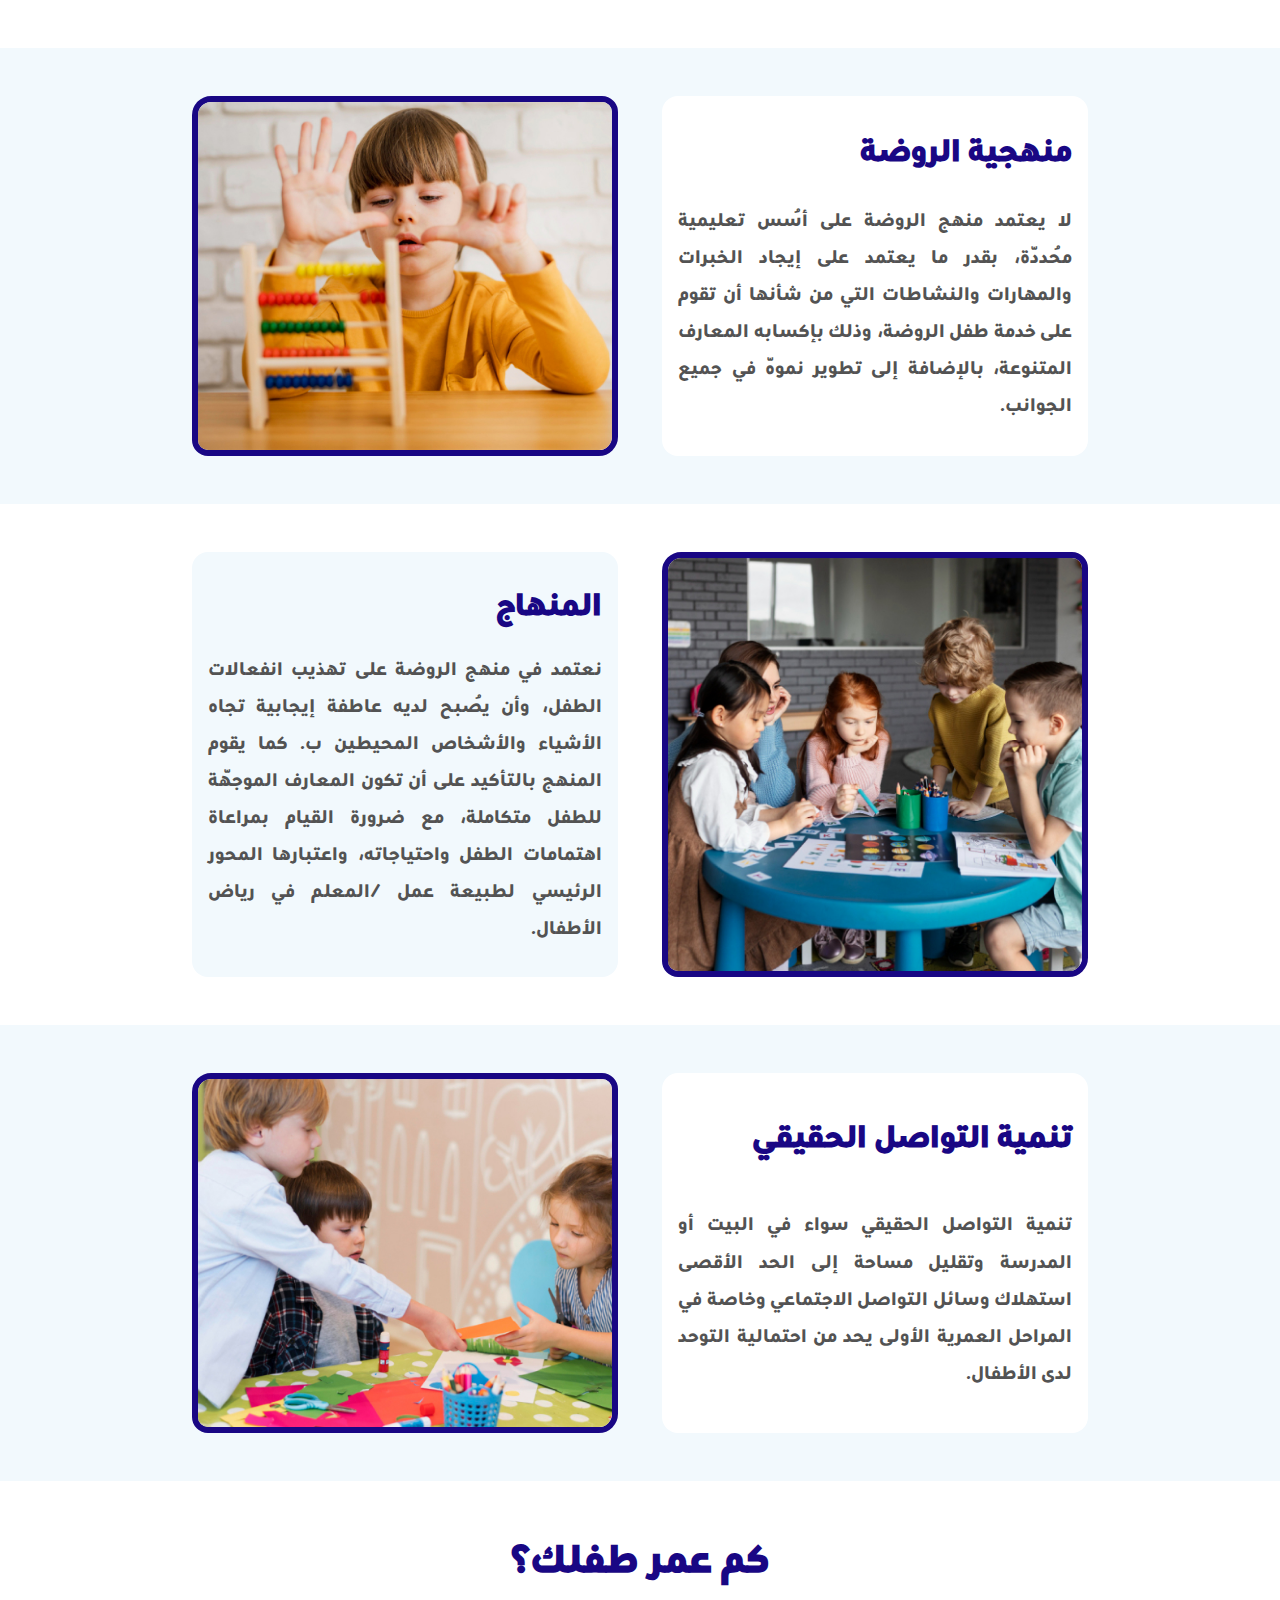
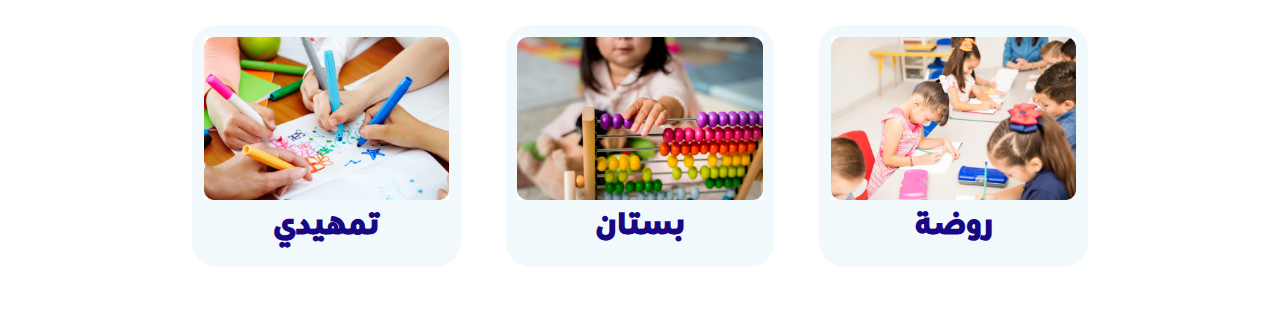
==== commit 759d21a9: "Add files via upload" ====
--- a/index.html
+++ b/index.html
@@ -62,22 +62,22 @@
           <div class="carousel-container">
             <div class="carousel">
               <div class="slide">
-                <img src="./images/photos/image1.png" alt="Image 1">
+                <img src="" alt="Image 1">
               </div>
               <div class="slide">
-                <img src="./images/photos/image2.png" alt="Image 2">
+                <img src="" alt="Image 2">
               </div>
               <div class="slide">
-                <img src="./images/photos/image3.png" alt="Image 3">
+                <img src="" alt="Image 3">
               </div>
               <div class="slide">
-                <img src="./images/photos/image1.png" alt="Image 4">
+                <img src="" alt="Image 4">
               </div>
               <div class="slide">
-                <img src="./images/photos/image2.png" alt="Image 2">
+                <img src="" alt="Image 2">
               </div>
               <div class="slide">
-                <img src="./images/photos/image3.png" alt="Image 3">
+                <img src="" alt="Image 3">
               </div>
               <!-- Add more slide elements as needed -->
             </div>
--- a/styles/style.css
+++ b/styles/style.css
@@ -318,7 +318,8 @@
     flex: 0 0 33.33%; /* Adjust to control the number of images shown at once */
     max-width: 33.33%; /* Adjust to control the number of images shown at once */
     padding: 0 15px;
-
+    
+    height: 35vh;
 }
   
 .slide img {
@@ -872,6 +873,10 @@
 .submit-btn.en{
     align-self: flex-start;
 }
+.hero-title.en{
+    font-size: 7vh;
+}
+
 
 @media only screen and (max-width: 1478px){
 
@@ -1057,6 +1062,9 @@
     .banner{
         width: 95vw;
     }
+    .hero-title.en{
+        font-size: 7vw;
+    }
     
     /* GALLERY */
     .gallery{
